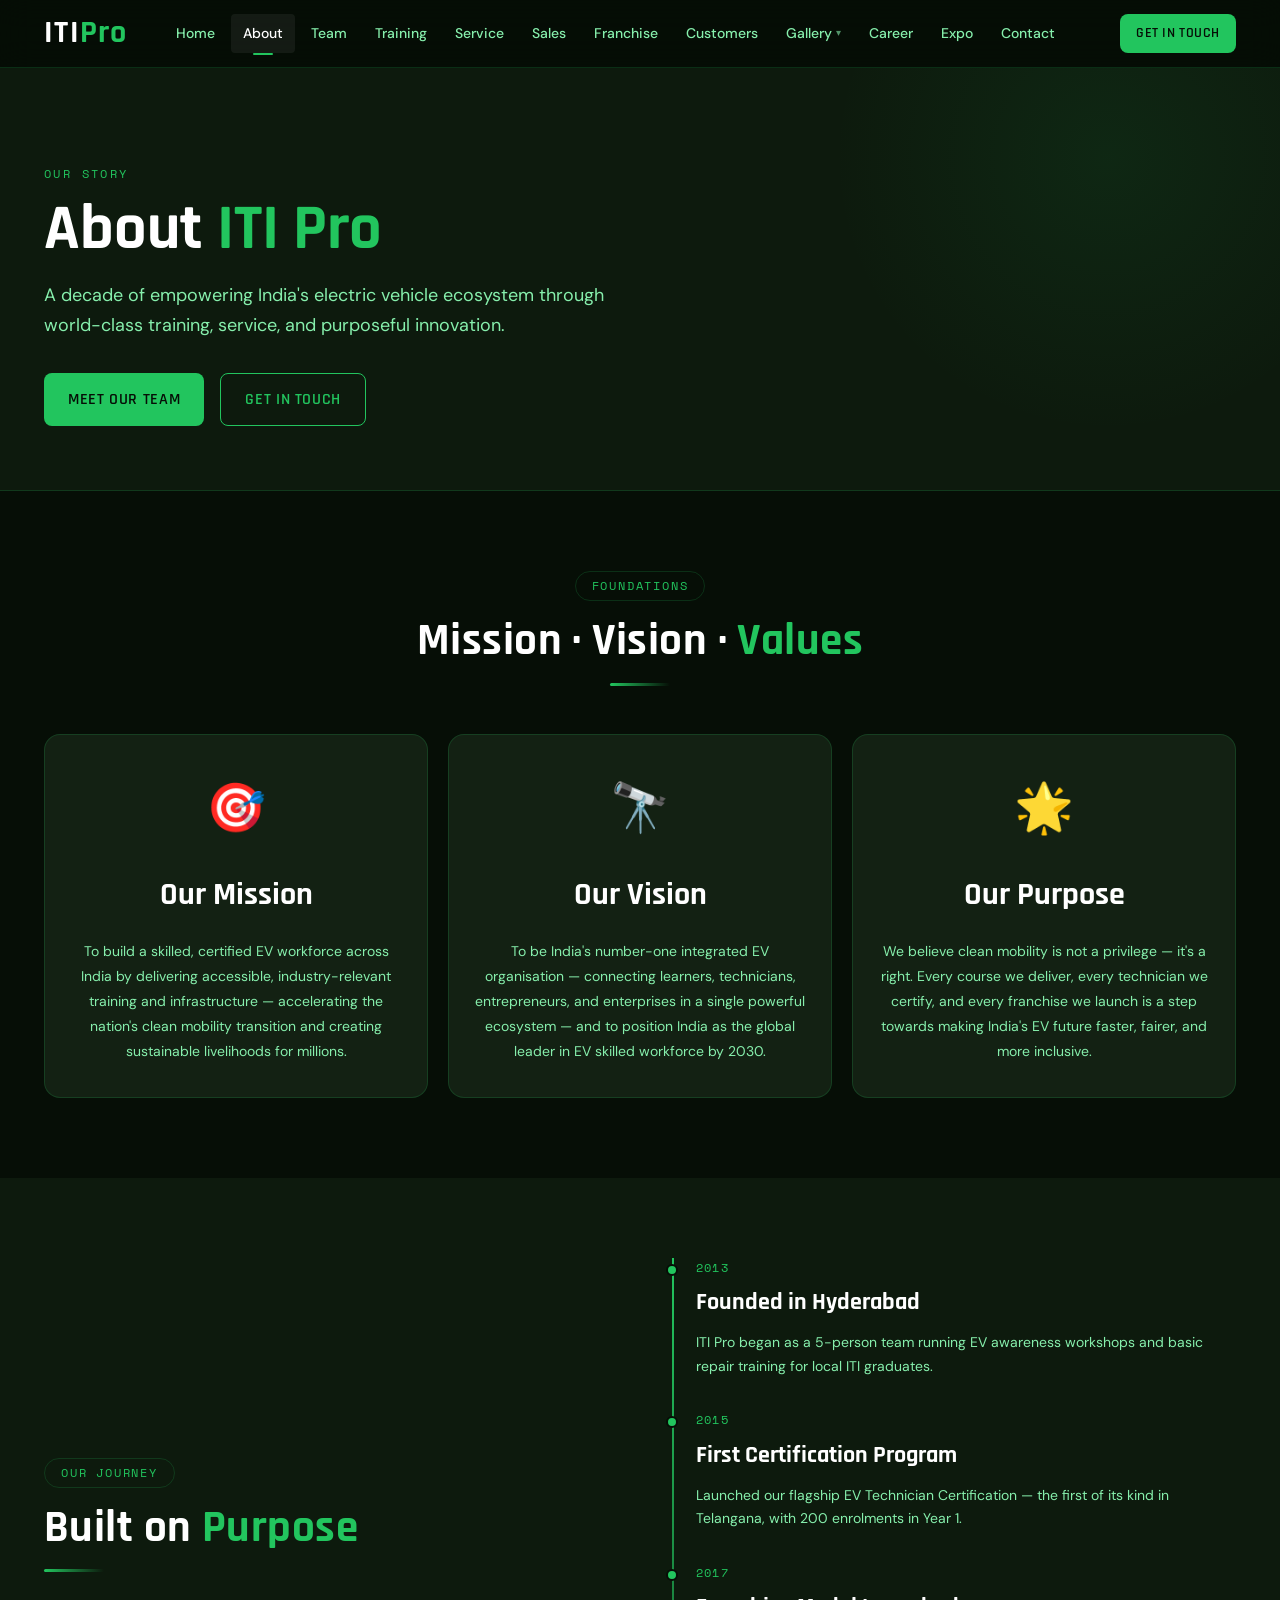
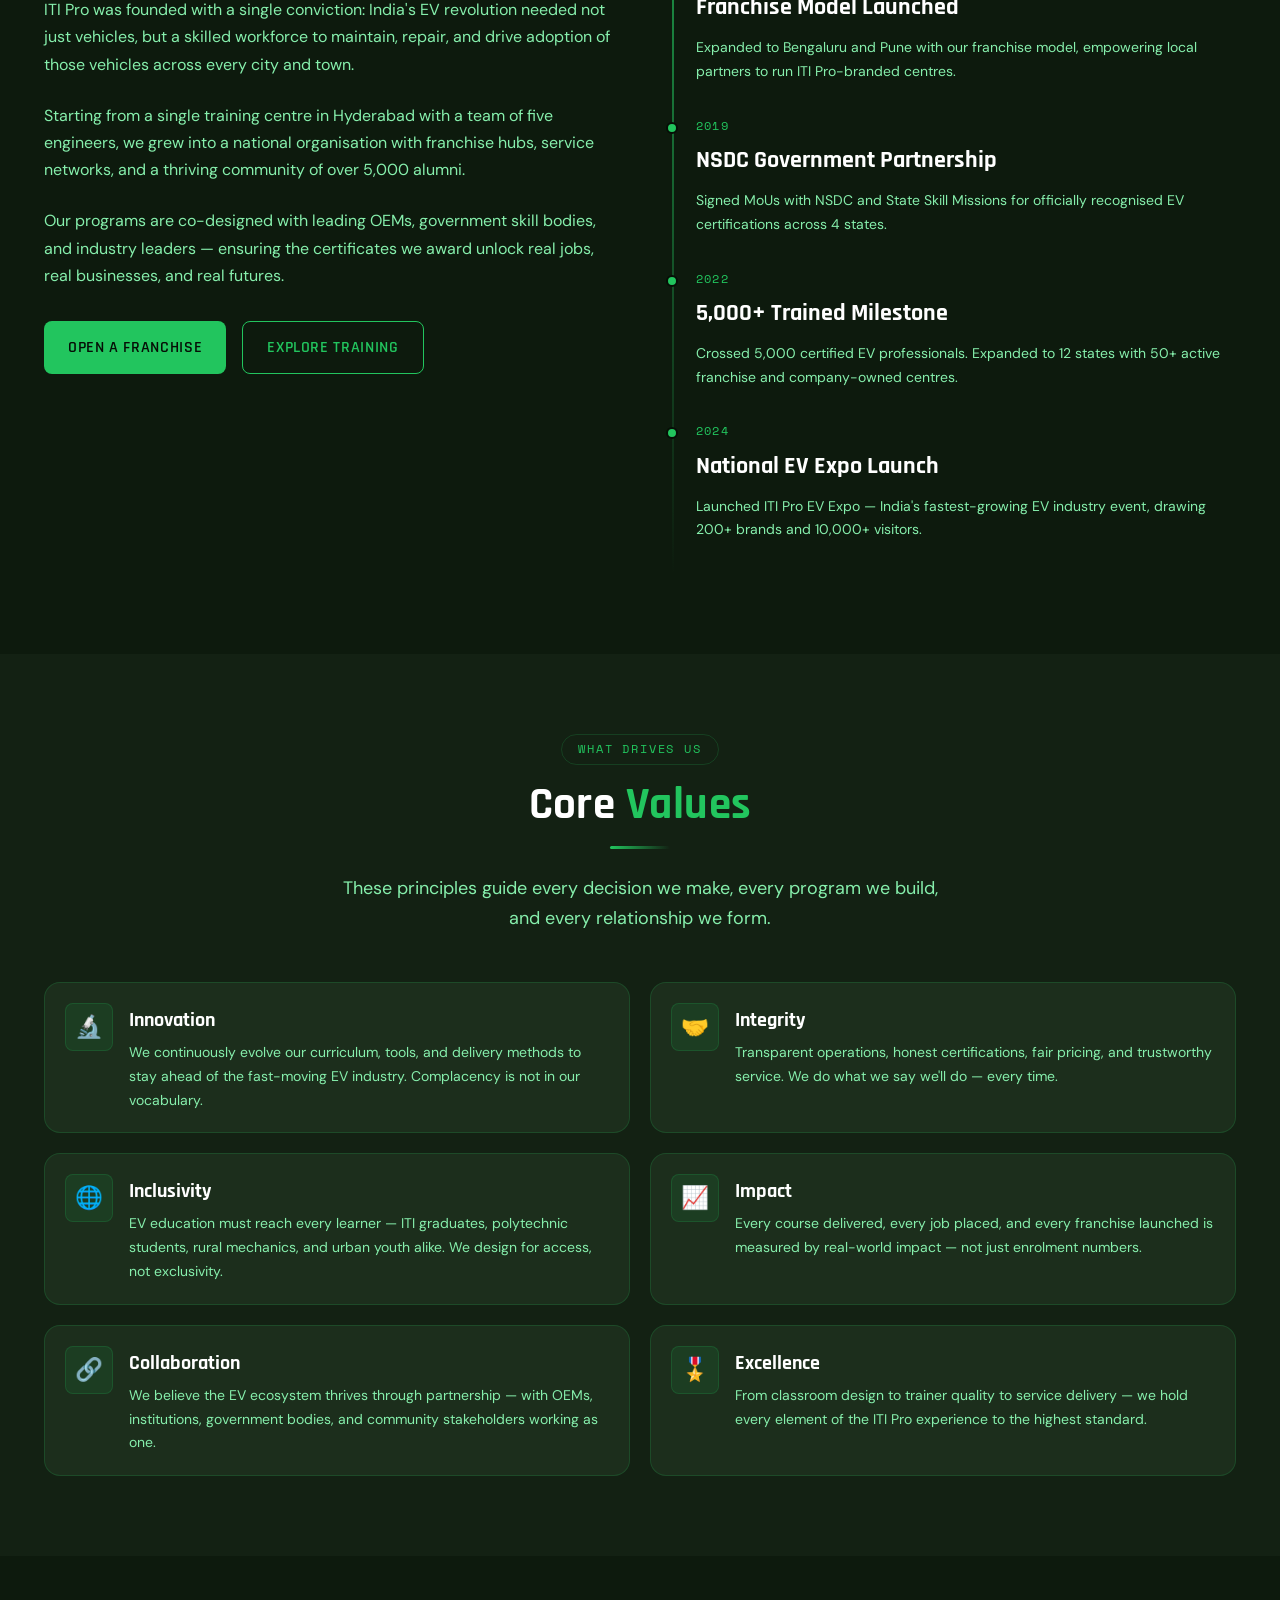
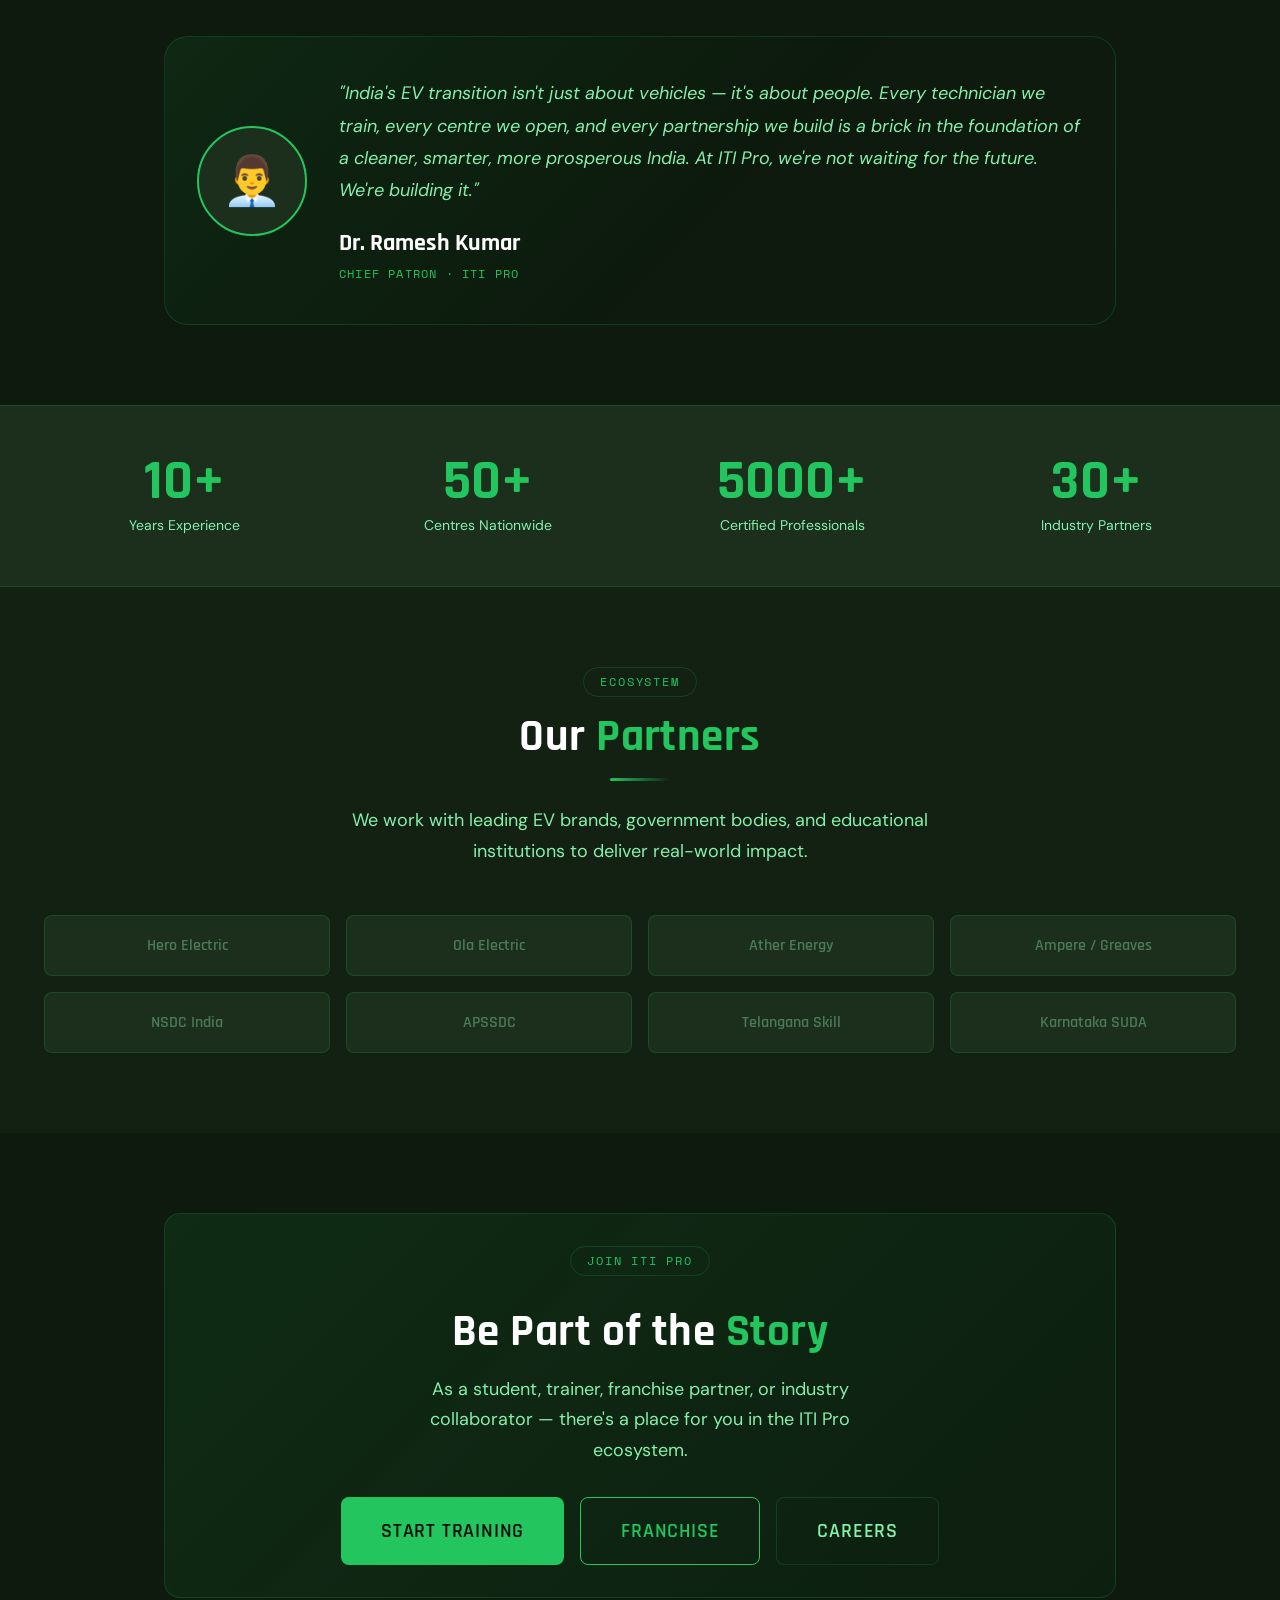
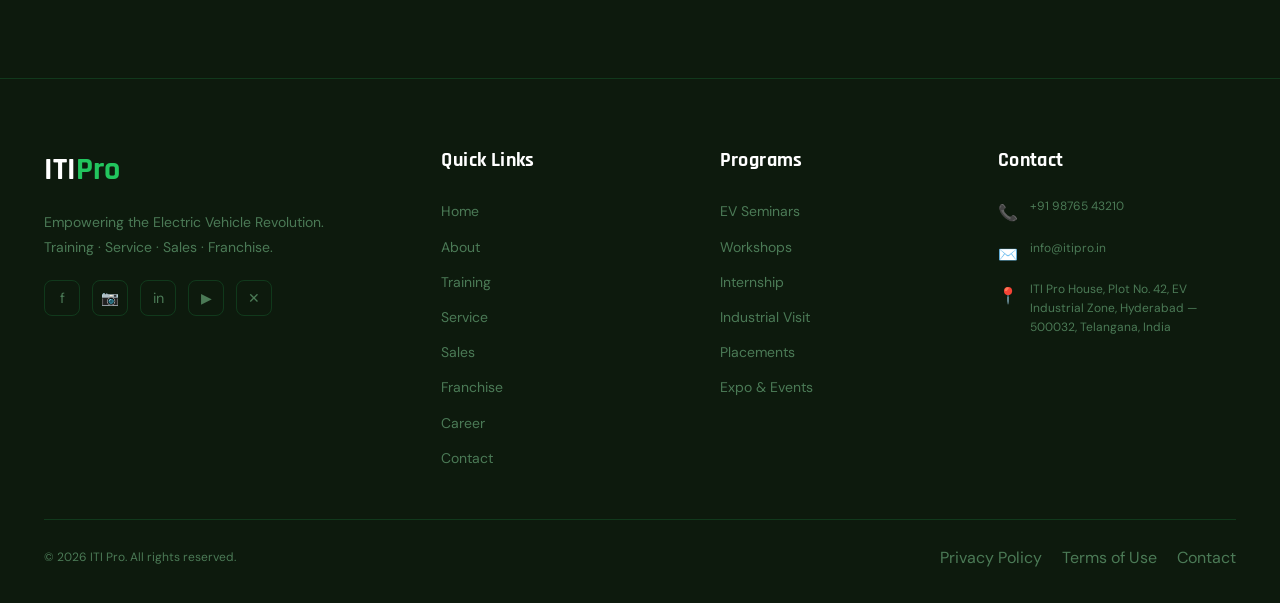
==== pages/about.html @ 26566c00 "Add files via upload" ====
<!DOCTYPE html>
<html lang="en">
<head>
  <meta charset="UTF-8"/>
  <meta name="viewport" content="width=device-width, initial-scale=1.0"/>
  <meta name="page-title" content="About Us"/>
  <meta name="description" content="Learn about ITI Pro — India's premier EV training, service and franchise organisation."/>
  <link rel="stylesheet" href="/assets/css/style.css"/>
  <style>
    .mvv-grid { display: grid; grid-template-columns: repeat(3,1fr); gap: var(--sp-5); }
    .mvv-card {
      background: var(--clr-dark-3);
      border: 1px solid var(--clr-border);
      border-radius: var(--r-lg);
      padding: var(--sp-8) var(--sp-6);
      text-align: center;
      transition: all var(--transition);
    }
    .mvv-card:hover { border-color: var(--clr-primary); transform: translateY(-4px); box-shadow: var(--shadow-md), var(--shadow-glow); }
    .mvv-icon { font-size: 3rem; margin-bottom: var(--sp-5); display: block; }
    .mvv-title { font-family: var(--ff-display); font-size: var(--fs-2xl); font-weight: 700; color: var(--clr-white); margin-bottom: var(--sp-4); }
    .mvv-text { font-size: var(--fs-sm); color: var(--clr-text-muted); line-height: 1.8; }
    .values-grid { display: grid; grid-template-columns: repeat(2,1fr); gap: var(--sp-5); }
    .value-card {
      background: var(--clr-dark-4);
      border: 1px solid var(--clr-border);
      border-radius: var(--r-lg);
      padding: var(--sp-5);
      display: flex;
      gap: var(--sp-4);
      transition: all var(--transition);
    }
    .value-card:hover { border-color: var(--clr-primary); }
    .value-icon {
      width: 48px; height: 48px;
      flex-shrink: 0;
      background: rgba(34,197,94,.1);
      border: 1px solid var(--clr-border);
      border-radius: var(--r-md);
      display: flex;
      align-items: center;
      justify-content: center;
      font-size: 1.4rem;
    }
    .value-title { font-family: var(--ff-display); font-size: var(--fs-lg); font-weight: 700; color: var(--clr-white); margin-bottom: var(--sp-1); }
    .value-text  { font-size: var(--fs-sm); color: var(--clr-text-muted); line-height: 1.7; }
    .leadership-strip {
      background: linear-gradient(135deg, rgba(34,197,94,.08) 0%, transparent 60%);
      border: 1px solid var(--clr-border);
      border-radius: var(--r-xl);
      padding: var(--sp-10) var(--sp-8);
      display: grid;
      grid-template-columns: auto 1fr;
      gap: var(--sp-8);
      align-items: center;
    }
    .patron-avatar {
      width: 110px; height: 110px;
      border-radius: 50%;
      background: var(--clr-dark-4);
      border: 2px solid var(--clr-primary);
      display: flex;
      align-items: center;
      justify-content: center;
      font-size: 3rem;
      flex-shrink: 0;
    }
    .patron-quote { font-size: var(--fs-md); color: var(--clr-text-muted); font-style: italic; line-height: 1.8; margin-bottom: var(--sp-4); }
    .patron-name  { font-family: var(--ff-display); font-size: var(--fs-xl); font-weight: 700; color: var(--clr-white); }
    .patron-role  { font-family: var(--ff-mono); font-size: var(--fs-xs); color: var(--clr-primary); text-transform: uppercase; letter-spacing: .1em; }
    .partner-grid { display: grid; grid-template-columns: repeat(4,1fr); gap: var(--sp-4); }
    .partner-item {
      background: var(--clr-dark-4);
      border: 1px solid var(--clr-border);
      border-radius: var(--r-md);
      padding: var(--sp-4) var(--sp-3);
      text-align: center;
      font-family: var(--ff-display);
      font-size: var(--fs-base);
      font-weight: 600;
      color: var(--clr-text-dim);
      transition: all var(--transition);
    }
    .partner-item:hover { border-color: var(--clr-primary); color: var(--clr-primary); }
    @media (max-width: 900px) {
      .mvv-grid { grid-template-columns: 1fr; }
      .values-grid { grid-template-columns: 1fr; }
      .leadership-strip { grid-template-columns: 1fr; text-align: center; }
      .patron-avatar { margin-inline: auto; }
      .partner-grid { grid-template-columns: repeat(2,1fr); }
    }
  </style>
</head>
<body>

<div id="header-placeholder"></div>
<div class="nav-spacer"></div>

<section class="page-hero">
  <div class="container">
    <p class="page-hero__eyebrow">Our Story</p>
    <h1 class="page-hero__title">About <span>ITI Pro</span></h1>
    <p class="page-hero__subtitle">A decade of empowering India's electric vehicle ecosystem through world-class training, service, and purposeful innovation.</p>
    <div class="btn-group mt-8">
      <a href="/pages/team.html" class="btn btn--primary">Meet Our Team</a>
      <a href="/pages/contact.html" class="btn btn--outline">Get in Touch</a>
    </div>
  </div>
</section>

<section class="section section--dark">
  <div class="container">
    <div class="section-header section-header--center">
      <span class="section-label">Foundations</span>
      <h2 class="section-title">Mission · Vision · <span>Values</span></h2>
      <div class="divider"></div>
    </div>
    <div class="mvv-grid">
      <div class="mvv-card">
        <span class="mvv-icon">🎯</span>
        <div class="mvv-title">Our Mission</div>
        <p class="mvv-text">To build a skilled, certified EV workforce across India by delivering accessible, industry-relevant training and infrastructure — accelerating the nation's clean mobility transition and creating sustainable livelihoods for millions.</p>
      </div>
      <div class="mvv-card">
        <span class="mvv-icon">🔭</span>
        <div class="mvv-title">Our Vision</div>
        <p class="mvv-text">To be India's number-one integrated EV organisation — connecting learners, technicians, entrepreneurs, and enterprises in a single powerful ecosystem — and to position India as the global leader in EV skilled workforce by 2030.</p>
      </div>
      <div class="mvv-card">
        <span class="mvv-icon">🌟</span>
        <div class="mvv-title">Our Purpose</div>
        <p class="mvv-text">We believe clean mobility is not a privilege — it's a right. Every course we deliver, every technician we certify, and every franchise we launch is a step towards making India's EV future faster, fairer, and more inclusive.</p>
      </div>
    </div>
  </div>
</section>

<section class="section section--dark2">
  <div class="container">
    <div class="two-col">
      <div>
        <span class="section-label">Our Journey</span>
        <h2 class="section-title">Built on <span>Purpose</span></h2>
        <div class="divider"></div>
        <p class="text-muted mb-6">ITI Pro was founded with a single conviction: India's EV revolution needed not just vehicles, but a skilled workforce to maintain, repair, and drive adoption of those vehicles across every city and town.</p>
        <p class="text-muted mb-6">Starting from a single training centre in Hyderabad with a team of five engineers, we grew into a national organisation with franchise hubs, service networks, and a thriving community of over 5,000 alumni.</p>
        <p class="text-muted mb-8">Our programs are co-designed with leading OEMs, government skill bodies, and industry leaders — ensuring the certificates we award unlock real jobs, real businesses, and real futures.</p>
        <div class="btn-group">
          <a href="/pages/franchise.html" class="btn btn--primary">Open a Franchise</a>
          <a href="/pages/training.html" class="btn btn--outline">Explore Training</a>
        </div>
      </div>
      <div class="timeline">
        <div class="timeline-item">
          <div class="timeline-date">2013</div>
          <div class="timeline-title">Founded in Hyderabad</div>
          <p class="timeline-text">ITI Pro began as a 5-person team running EV awareness workshops and basic repair training for local ITI graduates.</p>
        </div>
        <div class="timeline-item">
          <div class="timeline-date">2015</div>
          <div class="timeline-title">First Certification Program</div>
          <p class="timeline-text">Launched our flagship EV Technician Certification — the first of its kind in Telangana, with 200 enrolments in Year 1.</p>
        </div>
        <div class="timeline-item">
          <div class="timeline-date">2017</div>
          <div class="timeline-title">Franchise Model Launched</div>
          <p class="timeline-text">Expanded to Bengaluru and Pune with our franchise model, empowering local partners to run ITI Pro-branded centres.</p>
        </div>
        <div class="timeline-item">
          <div class="timeline-date">2019</div>
          <div class="timeline-title">NSDC Government Partnership</div>
          <p class="timeline-text">Signed MoUs with NSDC and State Skill Missions for officially recognised EV certifications across 4 states.</p>
        </div>
        <div class="timeline-item">
          <div class="timeline-date">2022</div>
          <div class="timeline-title">5,000+ Trained Milestone</div>
          <p class="timeline-text">Crossed 5,000 certified EV professionals. Expanded to 12 states with 50+ active franchise and company-owned centres.</p>
        </div>
        <div class="timeline-item">
          <div class="timeline-date">2024</div>
          <div class="timeline-title">National EV Expo Launch</div>
          <p class="timeline-text">Launched ITI Pro EV Expo — India's fastest-growing EV industry event, drawing 200+ brands and 10,000+ visitors.</p>
        </div>
      </div>
    </div>
  </div>
</section>

<section class="section section--dark3">
  <div class="container">
    <div class="section-header section-header--center">
      <span class="section-label">What Drives Us</span>
      <h2 class="section-title">Core <span>Values</span></h2>
      <div class="divider"></div>
      <p class="section-subtitle">These principles guide every decision we make, every program we build, and every relationship we form.</p>
    </div>
    <div class="values-grid">
      <div class="value-card">
        <div class="value-icon">🔬</div>
        <div>
          <div class="value-title">Innovation</div>
          <p class="value-text">We continuously evolve our curriculum, tools, and delivery methods to stay ahead of the fast-moving EV industry. Complacency is not in our vocabulary.</p>
        </div>
      </div>
      <div class="value-card">
        <div class="value-icon">🤝</div>
        <div>
          <div class="value-title">Integrity</div>
          <p class="value-text">Transparent operations, honest certifications, fair pricing, and trustworthy service. We do what we say we'll do — every time.</p>
        </div>
      </div>
      <div class="value-card">
        <div class="value-icon">🌐</div>
        <div>
          <div class="value-title">Inclusivity</div>
          <p class="value-text">EV education must reach every learner — ITI graduates, polytechnic students, rural mechanics, and urban youth alike. We design for access, not exclusivity.</p>
        </div>
      </div>
      <div class="value-card">
        <div class="value-icon">📈</div>
        <div>
          <div class="value-title">Impact</div>
          <p class="value-text">Every course delivered, every job placed, and every franchise launched is measured by real-world impact — not just enrolment numbers.</p>
        </div>
      </div>
      <div class="value-card">
        <div class="value-icon">🔗</div>
        <div>
          <div class="value-title">Collaboration</div>
          <p class="value-text">We believe the EV ecosystem thrives through partnership — with OEMs, institutions, government bodies, and community stakeholders working as one.</p>
        </div>
      </div>
      <div class="value-card">
        <div class="value-icon">🎖️</div>
        <div>
          <div class="value-title">Excellence</div>
          <p class="value-text">From classroom design to trainer quality to service delivery — we hold every element of the ITI Pro experience to the highest standard.</p>
        </div>
      </div>
    </div>
  </div>
</section>

<section class="section section--dark2">
  <div class="container container--md">
    <div class="leadership-strip">
      <div class="patron-avatar">👨‍💼</div>
      <div>
        <p class="patron-quote">"India's EV transition isn't just about vehicles — it's about people. Every technician we train, every centre we open, and every partnership we build is a brick in the foundation of a cleaner, smarter, more prosperous India. At ITI Pro, we're not waiting for the future. We're building it."</p>
        <div class="patron-name" id="patron-name">Dr. Ramesh Kumar</div>
        <div class="patron-role">Chief Patron · ITI Pro</div>
      </div>
    </div>
  </div>
</section>

<section class="section--sm" style="background:var(--clr-dark-4); border-top:1px solid var(--clr-border); border-bottom:1px solid var(--clr-border);">
  <div class="container">
    <div class="grid grid--4">
      <div class="stat-block"><div class="stat-block__number">10+</div><div class="stat-block__label">Years Experience</div></div>
      <div class="stat-block"><div class="stat-block__number">50+</div><div class="stat-block__label">Centres Nationwide</div></div>
      <div class="stat-block"><div class="stat-block__number">5000+</div><div class="stat-block__label">Certified Professionals</div></div>
      <div class="stat-block"><div class="stat-block__number">30+</div><div class="stat-block__label">Industry Partners</div></div>
    </div>
  </div>
</section>

<section class="section section--dark3">
  <div class="container">
    <div class="section-header section-header--center">
      <span class="section-label">Ecosystem</span>
      <h2 class="section-title">Our <span>Partners</span></h2>
      <div class="divider"></div>
      <p class="section-subtitle">We work with leading EV brands, government bodies, and educational institutions to deliver real-world impact.</p>
    </div>
    <div class="partner-grid">
      <div class="partner-item">Hero Electric</div>
      <div class="partner-item">Ola Electric</div>
      <div class="partner-item">Ather Energy</div>
      <div class="partner-item">Ampere / Greaves</div>
      <div class="partner-item">NSDC India</div>
      <div class="partner-item">APSSDC</div>
      <div class="partner-item">Telangana Skill</div>
      <div class="partner-item">Karnataka SUDA</div>
    </div>
  </div>
</section>

<section class="section section--dark2">
  <div class="container container--md">
    <div class="highlight-box text-center">
      <span class="section-label">Join ITI Pro</span>
      <h2 class="section-title mt-4">Be Part of the <span>Story</span></h2>
      <p style="color:var(--clr-text-muted); font-size:var(--fs-md); max-width:480px; margin-inline:auto; margin-block:var(--sp-4) var(--sp-8);">As a student, trainer, franchise partner, or industry collaborator — there's a place for you in the ITI Pro ecosystem.</p>
      <div class="btn-group" style="justify-content:center;">
        <a href="/pages/training.html" class="btn btn--primary btn--lg">Start Training</a>
        <a href="/pages/franchise.html" class="btn btn--outline btn--lg">Franchise</a>
        <a href="/pages/career.html" class="btn btn--ghost btn--lg">Careers</a>
      </div>
    </div>
  </div>
</section>

<div id="footer-placeholder"></div>
<script src="/assets/js/config.js"></script>
<script src="/assets/js/main.js"></script>
<script>
  const patronEl = document.getElementById('patron-name');
  if (patronEl && SITE.team && SITE.team.length) {
    const patron = SITE.team.find(m => m.role.toLowerCase().includes('patron'));
    if (patron) patronEl.textContent = patron.name;
  }
</script>
</body>
</html>
---- assets/css/style.css ----
/* ============================================================
   ITI Pro — Shared Design System
   ============================================================ */

/* ── Google Fonts ── */
@import url('https://fonts.googleapis.com/css2?family=Rajdhani:wght@400;500;600;700&family=DM+Sans:ital,opsz,wght@0,9..40,300;0,9..40,400;0,9..40,500;0,9..40,600;1,9..40,400&family=Space+Mono:wght@400;700&display=swap');

/* ── CSS Variables ── */
:root {
  /* Brand Colors */
  --clr-primary:      #22c55e;
  --clr-primary-dk:   #16a34a;
  --clr-primary-lt:   #4ade80;
  --clr-accent:       #facc15;
  --clr-dark:         #060e06;
  --clr-dark-2:       #0d1a0d;
  --clr-dark-3:       #132113;
  --clr-dark-4:       #1c2e1c;
  --clr-surface:      #172217;
  --clr-border:       rgba(34,197,94,.18);
  --clr-text:         #d1fae5;
  --clr-text-muted:   #86efac;
  --clr-text-dim:     #4b7a56;
  --clr-white:        #ffffff;
  --clr-danger:       #f87171;

  /* Typography */
  --ff-display:  'Rajdhani', sans-serif;
  --ff-body:     'DM Sans', sans-serif;
  --ff-mono:     'Space Mono', monospace;

  /* Sizes */
  --fs-xs:   .75rem;
  --fs-sm:   .875rem;
  --fs-base: 1rem;
  --fs-md:   1.125rem;
  --fs-lg:   1.25rem;
  --fs-xl:   1.5rem;
  --fs-2xl:  2rem;
  --fs-3xl:  2.5rem;
  --fs-4xl:  3.5rem;
  --fs-hero: clamp(2.5rem, 6vw, 5rem);

  /* Spacing */
  --sp-1:  .25rem;
  --sp-2:  .5rem;
  --sp-3:  .75rem;
  --sp-4:  1rem;
  --sp-5:  1.25rem;
  --sp-6:  1.5rem;
  --sp-8:  2rem;
  --sp-10: 2.5rem;
  --sp-12: 3rem;
  --sp-16: 4rem;
  --sp-20: 5rem;
  --sp-24: 6rem;

  /* Radius */
  --r-sm:   4px;
  --r-md:   8px;
  --r-lg:   16px;
  --r-xl:   24px;
  --r-full: 9999px;

  /* Shadows */
  --shadow-sm:   0 2px 8px rgba(0,0,0,.4);
  --shadow-md:   0 4px 24px rgba(0,0,0,.5);
  --shadow-lg:   0 8px 40px rgba(0,0,0,.6);
  --shadow-glow: 0 0 24px rgba(34,197,94,.25);

  /* Transitions */
  --transition:      .25s ease;
  --transition-slow: .5s ease;

  /* Nav */
  --nav-height: 68px;
}

/* ── Reset ── */
*, *::before, *::after { box-sizing: border-box; margin: 0; padding: 0; }
html { scroll-behavior: smooth; }
body {
  font-family: var(--ff-body);
  background: var(--clr-dark);
  color: var(--clr-text);
  font-size: var(--fs-base);
  line-height: 1.7;
  min-height: 100vh;
  overflow-x: hidden;
}
img { max-width: 100%; display: block; }
a  { color: var(--clr-primary); text-decoration: none; transition: color var(--transition); }
a:hover { color: var(--clr-primary-lt); }
ul { list-style: none; }
button { font-family: var(--ff-body); cursor: pointer; border: none; background: none; }
code {
  background: var(--clr-dark-4);
  padding: 2px 6px;
  border-radius: var(--r-sm);
  font-size: .9em;
  color: var(--clr-primary);
  font-family: var(--ff-mono);
}

/* ── Scrollbar ── */
::-webkit-scrollbar { width: 6px; }
::-webkit-scrollbar-track { background: var(--clr-dark-2); }
::-webkit-scrollbar-thumb { background: var(--clr-primary-dk); border-radius: var(--r-full); }

/* ── Container ── */
.container {
  width: min(100%, 1240px);
  margin-inline: auto;
  padding-inline: var(--sp-6);
}
.container--sm { max-width: 800px; }
.container--md { max-width: 1000px; }

/* ── Section ── */
.section { padding-block: var(--sp-20); }
.section--sm { padding-block: var(--sp-12); }
.section--lg { padding-block: var(--sp-24); }
.section--dark    { background: var(--clr-dark); }
.section--dark2   { background: var(--clr-dark-2); }
.section--dark3   { background: var(--clr-dark-3); }
.section--surface { background: var(--clr-surface); }

/* ── Section Title ── */
.section-label {
  display: inline-block;
  font-family: var(--ff-mono);
  font-size: var(--fs-xs);
  letter-spacing: .15em;
  text-transform: uppercase;
  color: var(--clr-primary);
  border: 1px solid var(--clr-border);
  padding: var(--sp-1) var(--sp-4);
  border-radius: var(--r-full);
  margin-bottom: var(--sp-4);
}
.section-title {
  font-family: var(--ff-display);
  font-size: clamp(var(--fs-2xl), 3.5vw, var(--fs-4xl));
  font-weight: 700;
  line-height: 1.1;
  letter-spacing: .01em;
  color: var(--clr-white);
  margin-bottom: var(--sp-4);
}
.section-title span { color: var(--clr-primary); }
.section-subtitle {
  font-size: var(--fs-md);
  color: var(--clr-text-muted);
  max-width: 600px;
  margin-bottom: var(--sp-12);
}
.section-header { margin-bottom: var(--sp-12); }
.section-header--center { text-align: center; }
.section-header--center .section-subtitle { margin-inline: auto; }

/* ── Divider ── */
.divider {
  width: 60px; height: 3px;
  background: linear-gradient(90deg, var(--clr-primary), transparent);
  border-radius: var(--r-full);
  margin-bottom: var(--sp-6);
}
.section-header--center .divider { margin-inline: auto; }

/* ── Grid System ── */
.grid { display: grid; gap: var(--sp-6); }
.grid--2 { grid-template-columns: repeat(2, 1fr); }
.grid--3 { grid-template-columns: repeat(3, 1fr); }
.grid--4 { grid-template-columns: repeat(4, 1fr); }
.grid--auto    { grid-template-columns: repeat(auto-fill, minmax(min(100%, 280px), 1fr)); }
.grid--auto-sm { grid-template-columns: repeat(auto-fill, minmax(min(100%, 220px), 1fr)); }

/* ── Flex Helpers ── */
.flex            { display: flex; }
.flex-col        { flex-direction: column; }
.items-center    { align-items: center; }
.justify-between { justify-content: space-between; }
.gap-4 { gap: var(--sp-4); }
.gap-6 { gap: var(--sp-6); }

/* ── Buttons ── */
.btn {
  display: inline-flex;
  align-items: center;
  gap: var(--sp-2);
  padding: var(--sp-3) var(--sp-6);
  border-radius: var(--r-md);
  font-family: var(--ff-display);
  font-size: var(--fs-base);
  font-weight: 600;
  letter-spacing: .04em;
  text-transform: uppercase;
  transition: all var(--transition);
  cursor: pointer;
  white-space: nowrap;
}
.btn--primary {
  background: var(--clr-primary);
  color: var(--clr-dark);
}
.btn--primary:hover {
  background: var(--clr-primary-lt);
  box-shadow: var(--shadow-glow);
  transform: translateY(-2px);
  color: var(--clr-dark);
}
.btn--outline {
  border: 1.5px solid var(--clr-primary);
  color: var(--clr-primary);
}
.btn--outline:hover {
  background: var(--clr-primary);
  color: var(--clr-dark);
  box-shadow: var(--shadow-glow);
  transform: translateY(-2px);
}
.btn--ghost {
  color: var(--clr-text-muted);
  border: 1.5px solid var(--clr-border);
}
.btn--ghost:hover {
  color: var(--clr-white);
  border-color: var(--clr-primary);
}
.btn--sm { padding: var(--sp-2) var(--sp-4); font-size: var(--fs-sm); }
.btn--lg { padding: var(--sp-4) var(--sp-10); font-size: var(--fs-lg); }
.btn-group { display: flex; gap: var(--sp-4); flex-wrap: wrap; }

/* ── Badge ── */
.badge {
  display: inline-block;
  padding: var(--sp-1) var(--sp-3);
  border-radius: var(--r-full);
  font-family: var(--ff-mono);
  font-size: var(--fs-xs);
  letter-spacing: .1em;
  text-transform: uppercase;
  font-weight: 700;
}
.badge--primary { background: rgba(34,197,94,.15); color: var(--clr-primary); border: 1px solid var(--clr-border); }
.badge--accent  { background: rgba(250,204,21,.12); color: var(--clr-accent);  border: 1px solid rgba(250,204,21,.25); }
.badge--dim     { background: rgba(255,255,255,.05); color: var(--clr-text-muted); border: 1px solid rgba(255,255,255,.08); }

/* ── Cards ── */
.card {
  background: var(--clr-dark-3);
  border: 1px solid var(--clr-border);
  border-radius: var(--r-lg);
  padding: var(--sp-6);
  transition: all var(--transition);
  position: relative;
  overflow: hidden;
}
.card::before {
  content: '';
  position: absolute;
  inset: 0;
  background: linear-gradient(135deg, rgba(34,197,94,.04) 0%, transparent 60%);
  pointer-events: none;
}
.card:hover {
  border-color: var(--clr-primary);
  transform: translateY(-4px);
  box-shadow: var(--shadow-md), var(--shadow-glow);
}
.card__icon {
  width: 52px; height: 52px;
  background: rgba(34,197,94,.12);
  border: 1px solid var(--clr-border);
  border-radius: var(--r-md);
  display: flex;
  align-items: center;
  justify-content: center;
  font-size: 1.5rem;
  margin-bottom: var(--sp-4);
}
.card__title {
  font-family: var(--ff-display);
  font-size: var(--fs-xl);
  font-weight: 700;
  color: var(--clr-white);
  margin-bottom: var(--sp-2);
}
.card__text { color: var(--clr-text-muted); font-size: var(--fs-sm); line-height: 1.7; }
.card__link {
  display: inline-flex;
  align-items: center;
  gap: var(--sp-2);
  color: var(--clr-primary);
  font-family: var(--ff-mono);
  font-size: var(--fs-xs);
  text-transform: uppercase;
  letter-spacing: .1em;
  margin-top: var(--sp-4);
  transition: gap var(--transition);
}
.card__link:hover { gap: var(--sp-3); color: var(--clr-primary-lt); }
.card--link { cursor: pointer; }

/* ── Team Card ── */
.team-card {
  background: var(--clr-dark-3);
  border: 1px solid var(--clr-border);
  border-radius: var(--r-lg);
  overflow: hidden;
  transition: all var(--transition);
  text-align: center;
}
.team-card:hover {
  border-color: var(--clr-primary);
  transform: translateY(-4px);
  box-shadow: var(--shadow-md), var(--shadow-glow);
}
.team-card__img {
  width: 100%;
  aspect-ratio: 1;
  object-fit: cover;
  filter: grayscale(30%);
  transition: filter var(--transition);
}
.team-card:hover .team-card__img { filter: grayscale(0%); }
.team-card__body { padding: var(--sp-5) var(--sp-4); }
.team-card__role {
  font-family: var(--ff-mono);
  font-size: var(--fs-xs);
  text-transform: uppercase;
  letter-spacing: .1em;
  color: var(--clr-primary);
  margin-bottom: var(--sp-1);
}
.team-card__name {
  font-family: var(--ff-display);
  font-size: var(--fs-lg);
  font-weight: 700;
  color: var(--clr-white);
  margin-bottom: var(--sp-2);
}
.team-card__brief { font-size: var(--fs-xs); color: var(--clr-text-muted); line-height: 1.6; margin-bottom: var(--sp-3); }
.team-card__contacts { display: flex; flex-direction: column; gap: var(--sp-1); }
.team-card__contact { font-size: var(--fs-xs); color: var(--clr-text-dim); }
.team-card__contact a { color: var(--clr-text-dim); }
.team-card__contact a:hover { color: var(--clr-primary); }

/* ── Gallery Items ── */
.gallery-grid {
  display: grid;
  grid-template-columns: repeat(auto-fill, minmax(min(100%, 280px), 1fr));
  gap: var(--sp-4);
}
.gallery-item {
  position: relative;
  overflow: hidden;
  border-radius: var(--r-lg);
  border: 1px solid var(--clr-border);
  cursor: pointer;
  background: var(--clr-dark-3);
}
.gallery-item img {
  width: 100%;
  aspect-ratio: 4/3;
  object-fit: cover;
  display: block;
  transition: transform var(--transition-slow);
}
.gallery-item:hover img { transform: scale(1.07); }
.gallery-item__overlay {
  position: absolute;
  inset: 0;
  background: linear-gradient(to top, rgba(6,14,6,.85) 0%, transparent 60%);
  opacity: 0;
  transition: opacity var(--transition);
  display: flex;
  align-items: flex-end;
  padding: var(--sp-4);
}
.gallery-item:hover .gallery-item__overlay { opacity: 1; }
.gallery-item__caption { font-size: var(--fs-sm); color: var(--clr-white); font-weight: 500; }

/* ── Video Card ── */
.video-card {
  background: var(--clr-dark-3);
  border: 1px solid var(--clr-border);
  border-radius: var(--r-lg);
  overflow: hidden;
  transition: all var(--transition);
}
.video-card:hover { border-color: var(--clr-primary); transform: translateY(-3px); box-shadow: var(--shadow-md); }
.video-card__embed {
  position: relative;
  padding-bottom: 56.25%;
  height: 0;
  overflow: hidden;
  background: var(--clr-dark-4);
}
.video-card__embed iframe {
  position: absolute;
  inset: 0;
  width: 100%;
  height: 100%;
  border: none;
}
.video-card__placeholder {
  position: absolute;
  inset: 0;
  display: flex;
  flex-direction: column;
  align-items: center;
  justify-content: center;
  color: var(--clr-text-dim);
  gap: var(--sp-2);
  font-size: var(--fs-sm);
}
.video-card__placeholder .play-icon { font-size: 2.5rem; color: var(--clr-primary); }
.video-card__body { padding: var(--sp-4) var(--sp-5); }
.video-card__title { font-family: var(--ff-display); font-size: var(--fs-lg); font-weight: 700; color: var(--clr-white); margin-bottom: var(--sp-1); }
.video-card__meta  { font-size: var(--fs-xs); color: var(--clr-text-dim); font-family: var(--ff-mono); }

/* ── Forms ── */
.form-group { display: flex; flex-direction: column; gap: var(--sp-2); margin-bottom: var(--sp-5); }
.form-label {
  font-size: var(--fs-sm);
  font-weight: 600;
  color: var(--clr-text-muted);
  letter-spacing: .04em;
  text-transform: uppercase;
  font-family: var(--ff-mono);
}
.form-input,
.form-select,
.form-textarea {
  background: var(--clr-dark-4);
  border: 1px solid var(--clr-border);
  border-radius: var(--r-md);
  padding: var(--sp-3) var(--sp-4);
  color: var(--clr-white);
  font-family: var(--ff-body);
  font-size: var(--fs-base);
  transition: border-color var(--transition), box-shadow var(--transition);
  outline: none;
  width: 100%;
}
.form-input::placeholder,
.form-textarea::placeholder { color: var(--clr-text-dim); }
.form-input:focus,
.form-select:focus,
.form-textarea:focus {
  border-color: var(--clr-primary);
  box-shadow: 0 0 0 3px rgba(34,197,94,.12);
}
.form-select { appearance: none; cursor: pointer; }
.form-textarea { resize: vertical; min-height: 130px; }
.form-grid { display: grid; grid-template-columns: 1fr 1fr; gap: var(--sp-4); }

/* ── Table ── */
.table-wrap { overflow-x: auto; border-radius: var(--r-lg); border: 1px solid var(--clr-border); }
.table {
  width: 100%;
  border-collapse: collapse;
  font-size: var(--fs-sm);
}
.table th {
  background: var(--clr-dark-4);
  padding: var(--sp-3) var(--sp-5);
  text-align: left;
  font-family: var(--ff-mono);
  font-size: var(--fs-xs);
  text-transform: uppercase;
  letter-spacing: .1em;
  color: var(--clr-primary);
  border-bottom: 1px solid var(--clr-border);
  white-space: nowrap;
}
.table td {
  padding: var(--sp-3) var(--sp-5);
  color: var(--clr-text-muted);
  border-bottom: 1px solid rgba(255,255,255,.04);
}
.table tr:last-child td { border-bottom: none; }
.table tr:hover td { background: rgba(34,197,94,.04); }

/* ── Stat Block ── */
.stat-block { text-align: center; }
.stat-block__number {
  font-family: var(--ff-display);
  font-size: var(--fs-4xl);
  font-weight: 700;
  color: var(--clr-primary);
  line-height: 1;
}
.stat-block__label { font-size: var(--fs-sm); color: var(--clr-text-muted); margin-top: var(--sp-1); }

/* ── Info List ── */
.info-list { display: flex; flex-direction: column; gap: var(--sp-4); }
.info-list__item { display: flex; align-items: flex-start; gap: var(--sp-3); }
.info-list__icon {
  width: 36px; height: 36px;
  flex-shrink: 0;
  background: rgba(34,197,94,.1);
  border: 1px solid var(--clr-border);
  border-radius: var(--r-md);
  display: flex;
  align-items: center;
  justify-content: center;
  font-size: 1rem;
  margin-top: 2px;
}
.info-list__text  { font-size: var(--fs-sm); color: var(--clr-text-muted); }
.info-list__label { font-weight: 600; color: var(--clr-text); font-size: var(--fs-sm); }

/* ── Accordion ── */
.accordion { display: flex; flex-direction: column; gap: var(--sp-3); }
.accordion-item {
  border: 1px solid var(--clr-border);
  border-radius: var(--r-md);
  background: var(--clr-dark-3);
  overflow: hidden;
}
.accordion-header {
  display: flex;
  justify-content: space-between;
  align-items: center;
  padding: var(--sp-4) var(--sp-5);
  cursor: pointer;
  font-family: var(--ff-display);
  font-size: var(--fs-lg);
  font-weight: 600;
  color: var(--clr-white);
  user-select: none;
  gap: var(--sp-4);
}
.accordion-header:hover { color: var(--clr-primary); }
.accordion-icon { font-size: 1.25rem; transition: transform var(--transition); color: var(--clr-primary); flex-shrink: 0; }
.accordion-item.open .accordion-icon { transform: rotate(45deg); }
.accordion-body {
  max-height: 0;
  overflow: hidden;
  transition: max-height var(--transition-slow);
}
.accordion-body-inner { padding: 0 var(--sp-5) var(--sp-5); color: var(--clr-text-muted); font-size: var(--fs-sm); line-height: 1.8; }
.accordion-item.open .accordion-body { max-height: 600px; }

/* ── Timeline ── */
.timeline { position: relative; padding-left: var(--sp-8); }
.timeline::before {
  content: '';
  position: absolute;
  left: 8px;
  top: 0; bottom: 0;
  width: 2px;
  background: linear-gradient(to bottom, var(--clr-primary), transparent);
}
.timeline-item { position: relative; margin-bottom: var(--sp-8); }
.timeline-item::before {
  content: '';
  position: absolute;
  left: calc(var(--sp-8) * -1 + 2px);
  top: 6px;
  width: 12px; height: 12px;
  background: var(--clr-primary);
  border-radius: 50%;
  border: 2px solid var(--clr-dark);
}
.timeline-date {
  font-family: var(--ff-mono);
  font-size: var(--fs-xs);
  color: var(--clr-primary);
  margin-bottom: var(--sp-1);
  text-transform: uppercase;
  letter-spacing: .1em;
}
.timeline-title { font-family: var(--ff-display); font-size: var(--fs-xl); font-weight: 700; color: var(--clr-white); margin-bottom: var(--sp-2); }
.timeline-text  { font-size: var(--fs-sm); color: var(--clr-text-muted); }

/* ── Page Hero ── */
.page-hero {
  padding-block: var(--sp-24) var(--sp-16);
  background: var(--clr-dark-2);
  border-bottom: 1px solid var(--clr-border);
  position: relative;
  overflow: hidden;
}
.page-hero::before {
  content: '';
  position: absolute;
  top: -50%;
  right: -10%;
  width: 600px; height: 600px;
  background: radial-gradient(circle, rgba(34,197,94,.08) 0%, transparent 65%);
  pointer-events: none;
}
.page-hero__eyebrow {
  font-family: var(--ff-mono);
  font-size: var(--fs-xs);
  text-transform: uppercase;
  letter-spacing: .2em;
  color: var(--clr-primary);
  margin-bottom: var(--sp-3);
}
.page-hero__title {
  font-family: var(--ff-display);
  font-size: clamp(var(--fs-3xl), 5vw, var(--fs-hero));
  font-weight: 700;
  color: var(--clr-white);
  line-height: 1.05;
  margin-bottom: var(--sp-4);
}
.page-hero__title span { color: var(--clr-primary); }
.page-hero__subtitle { font-size: var(--fs-md); color: var(--clr-text-muted); max-width: 560px; }

/* ── Nav ── */
.nav-outer {
  position: fixed;
  top: 0; left: 0; right: 0;
  z-index: 1000;
  background: rgba(6,14,6,.85);
  backdrop-filter: blur(16px);
  -webkit-backdrop-filter: blur(16px);
  border-bottom: 1px solid var(--clr-border);
  height: var(--nav-height);
  transition: box-shadow var(--transition);
}
.nav-outer.scrolled { box-shadow: 0 4px 30px rgba(0,0,0,.5); }
.nav-inner {
  max-width: 1240px;
  margin-inline: auto;
  padding-inline: var(--sp-6);
  height: 100%;
  display: flex;
  align-items: center;
  justify-content: space-between;
  gap: var(--sp-8);
}
.nav-logo {
  font-family: var(--ff-display);
  font-size: var(--fs-2xl);
  font-weight: 700;
  color: var(--clr-white);
  letter-spacing: .04em;
  white-space: nowrap;
  flex-shrink: 0;
}
.nav-logo span { color: var(--clr-primary); }
.nav-links {
  display: flex;
  align-items: center;
  gap: var(--sp-1);
  flex-wrap: nowrap;
}
.nav-links .nav-item { position: relative; }
.nav-links .nav-link {
  display: flex;
  align-items: center;
  gap: var(--sp-1);
  padding: var(--sp-2) var(--sp-3);
  border-radius: var(--r-sm);
  color: var(--clr-text-muted);
  font-size: var(--fs-sm);
  font-weight: 500;
  transition: all var(--transition);
  white-space: nowrap;
}
.nav-links .nav-link:hover,
.nav-links .nav-link.active { color: var(--clr-white); background: rgba(255,255,255,.06); }
.nav-links .nav-link.active::after {
  content: '';
  position: absolute;
  bottom: -2px; left: 50%;
  transform: translateX(-50%);
  width: 20px; height: 2px;
  background: var(--clr-primary);
  border-radius: var(--r-full);
}
.nav-dropdown {
  position: absolute;
  top: calc(100% + var(--sp-2));
  left: 0;
  background: var(--clr-dark-3);
  border: 1px solid var(--clr-border);
  border-radius: var(--r-md);
  padding: var(--sp-2);
  min-width: 180px;
  opacity: 0;
  pointer-events: none;
  transform: translateY(-8px);
  transition: all var(--transition);
  z-index: 100;
}
.nav-item:hover .nav-dropdown { opacity: 1; pointer-events: auto; transform: translateY(0); }
.nav-dropdown a {
  display: block;
  padding: var(--sp-2) var(--sp-4);
  color: var(--clr-text-muted);
  font-size: var(--fs-sm);
  border-radius: var(--r-sm);
  transition: all var(--transition);
}
.nav-dropdown a:hover { color: var(--clr-white); background: rgba(255,255,255,.06); }
.nav-cta { margin-left: var(--sp-4); }

/* Hamburger */
.nav-hamburger {
  display: none;
  flex-direction: column;
  gap: 5px;
  cursor: pointer;
  padding: var(--sp-2);
  flex-shrink: 0;
}
.nav-hamburger span {
  display: block;
  width: 24px; height: 2px;
  background: var(--clr-white);
  border-radius: var(--r-full);
  transition: all var(--transition);
}
.nav-hamburger.open span:nth-child(1) { transform: translateY(7px) rotate(45deg); }
.nav-hamburger.open span:nth-child(2) { opacity: 0; }
.nav-hamburger.open span:nth-child(3) { transform: translateY(-7px) rotate(-45deg); }

/* Mobile Nav */
.nav-mobile {
  display: none;
  position: fixed;
  top: var(--nav-height);
  left: 0; right: 0;
  background: var(--clr-dark-2);
  border-bottom: 1px solid var(--clr-border);
  z-index: 999;
  overflow-y: auto;
  max-height: calc(100vh - var(--nav-height));
}
.nav-mobile.open { display: block; }
.nav-mobile ul { padding: var(--sp-4) var(--sp-6); display: flex; flex-direction: column; gap: var(--sp-1); }
.nav-mobile a {
  display: block;
  padding: var(--sp-3) var(--sp-4);
  color: var(--clr-text-muted);
  border-radius: var(--r-md);
  font-size: var(--fs-md);
  font-weight: 500;
  transition: all var(--transition);
  border: 1px solid transparent;
}
.nav-mobile a:hover,
.nav-mobile a.active { color: var(--clr-white); border-color: var(--clr-border); background: rgba(255,255,255,.04); }
.nav-mobile a.active { border-color: var(--clr-primary); color: var(--clr-primary); }
.nav-mobile .sub-label {
  display: block;
  padding: var(--sp-1) var(--sp-4);
  font-family: var(--ff-mono);
  font-size: var(--fs-xs);
  color: var(--clr-text-dim);
  text-transform: uppercase;
  letter-spacing: .1em;
  margin-top: var(--sp-2);
}
.nav-mobile .nav-mobile-cta { padding: var(--sp-4) var(--sp-6) var(--sp-6); }

/* ── Footer ── */
.footer {
  background: var(--clr-dark-2);
  border-top: 1px solid var(--clr-border);
  padding-block: var(--sp-16) var(--sp-8);
}
.footer-grid {
  display: grid;
  grid-template-columns: 1.5fr repeat(3, 1fr);
  gap: var(--sp-10);
  margin-bottom: var(--sp-12);
}
.footer-brand .logo { font-family: var(--ff-display); font-size: var(--fs-2xl); font-weight: 700; color: var(--clr-white); margin-bottom: var(--sp-3); }
.footer-brand .logo span { color: var(--clr-primary); }
.footer-brand p { font-size: var(--fs-sm); color: var(--clr-text-dim); line-height: 1.8; max-width: 280px; margin-bottom: var(--sp-5); }
.footer-social { display: flex; gap: var(--sp-3); flex-wrap: wrap; }
.footer-social a {
  width: 36px; height: 36px;
  display: flex;
  align-items: center;
  justify-content: center;
  border: 1px solid var(--clr-border);
  border-radius: var(--r-md);
  color: var(--clr-text-dim);
  font-size: .9rem;
  transition: all var(--transition);
}
.footer-social a:hover { border-color: var(--clr-primary); color: var(--clr-primary); transform: translateY(-2px); }
.footer-col__title {
  font-family: var(--ff-display);
  font-size: var(--fs-lg);
  font-weight: 700;
  color: var(--clr-white);
  margin-bottom: var(--sp-5);
  letter-spacing: .02em;
}
.footer-col ul { display: flex; flex-direction: column; gap: var(--sp-2); }
.footer-col ul li a { color: var(--clr-text-dim); font-size: var(--fs-sm); transition: color var(--transition); }
.footer-col ul li a:hover { color: var(--clr-primary); }
.footer-contact-list { display: flex; flex-direction: column; gap: var(--sp-3); }
.footer-contact-item { display: flex; gap: var(--sp-3); align-items: flex-start; }
.footer-contact-item span:first-child { font-size: 1rem; margin-top: 2px; flex-shrink: 0; }
.footer-contact-item p { font-size: var(--fs-xs); color: var(--clr-text-dim); line-height: 1.6; }
.footer-contact-item a { color: var(--clr-text-dim); }
.footer-contact-item a:hover { color: var(--clr-primary); }
.footer-bottom {
  border-top: 1px solid var(--clr-border);
  padding-top: var(--sp-6);
  display: flex;
  align-items: center;
  justify-content: space-between;
  flex-wrap: wrap;
  gap: var(--sp-4);
}
.footer-bottom p { font-size: var(--fs-xs); color: var(--clr-text-dim); }
.footer-bottom a { color: var(--clr-text-dim); transition: color var(--transition); }
.footer-bottom a:hover { color: var(--clr-primary); }
.footer-bottom-links { display: flex; gap: var(--sp-5); }

/* ── Page body offset for fixed nav ── */
.nav-spacer { height: var(--nav-height); }

/* ── Highlight Box ── */
.highlight-box {
  background: linear-gradient(135deg, rgba(34,197,94,.1) 0%, rgba(34,197,94,.03) 100%);
  border: 1px solid var(--clr-border);
  border-radius: var(--r-lg);
  padding: var(--sp-8);
}

/* ── Two-Column Layout ── */
.two-col {
  display: grid;
  grid-template-columns: 1fr 1fr;
  gap: var(--sp-12);
  align-items: center;
}
.two-col--reverse > :first-child { order: 2; }
.two-col--reverse > :last-child  { order: 1; }

/* ── Feature List ── */
.feature-list { display: flex; flex-direction: column; gap: var(--sp-3); }
.feature-item { display: flex; align-items: flex-start; gap: var(--sp-3); }
.feature-item__dot {
  width: 8px; height: 8px;
  background: var(--clr-primary);
  border-radius: 50%;
  flex-shrink: 0;
  margin-top: 8px;
}
.feature-item__text { font-size: var(--fs-sm); color: var(--clr-text-muted); }

/* ── Misc utils ── */
.text-center  { text-align: center; }
.text-primary { color: var(--clr-primary); }
.text-white   { color: var(--clr-white); }
.text-muted   { color: var(--clr-text-muted); }
.text-dim     { color: var(--clr-text-dim); }
.mt-2  { margin-top: var(--sp-2); }
.mt-4  { margin-top: var(--sp-4); }
.mt-6  { margin-top: var(--sp-6); }
.mt-8  { margin-top: var(--sp-8); }
.mt-12 { margin-top: var(--sp-12); }
.mb-2  { margin-bottom: var(--sp-2); }
.mb-4  { margin-bottom: var(--sp-4); }
.mb-6  { margin-bottom: var(--sp-6); }
.mb-8  { margin-bottom: var(--sp-8); }
.w-full { width: 100%; }
.hidden { display: none; }

/* ── Responsive ── */
@media (max-width: 1024px) {
  .nav-links { gap: 0; }
  .nav-links .nav-link { padding: var(--sp-2); font-size: 13px; }
  .footer-grid { grid-template-columns: 1fr 1fr; }
  .grid--4 { grid-template-columns: repeat(2, 1fr); }
}
@media (max-width: 900px) {
  .two-col,
  .grid--3,
  .grid--2 { grid-template-columns: 1fr; }
  .two-col--reverse > :first-child { order: unset; }
  .two-col--reverse > :last-child  { order: unset; }
  .form-grid { grid-template-columns: 1fr; }
}
@media (max-width: 768px) {
  .nav-links, .nav-cta { display: none; }
  .nav-hamburger { display: flex; }
  .footer-grid { grid-template-columns: 1fr; gap: var(--sp-8); }
  .grid--4 { grid-template-columns: 1fr; }
  .footer-bottom { flex-direction: column; align-items: flex-start; }
  .footer-bottom-links { flex-wrap: wrap; gap: var(--sp-3); }
  .section { padding-block: var(--sp-16); }
  .page-hero { padding-block: var(--sp-16) var(--sp-12); }
}
@media (max-width: 480px) {
  .container { padding-inline: var(--sp-4); }
  .btn--lg { padding: var(--sp-3) var(--sp-6); font-size: var(--fs-base); }
  .stat-block__number { font-size: var(--fs-3xl); }
}

/* ── Animation ── */
@keyframes fadeUp {
  from { opacity: 0; transform: translateY(24px); }
  to   { opacity: 1; transform: translateY(0); }
}
@keyframes pulse-glow {
  0%, 100% { box-shadow: 0 0 0 0 rgba(34,197,94,.25); }
  50%      { box-shadow: 0 0 20px 6px rgba(34,197,94,.15); }
}
.animate-fade-up    { animation: fadeUp .6s ease both; }
.animate-fade-up--d1 { animation-delay: .1s; }
.animate-fade-up--d2 { animation-delay: .2s; }
.animate-fade-up--d3 { animation-delay: .3s; }
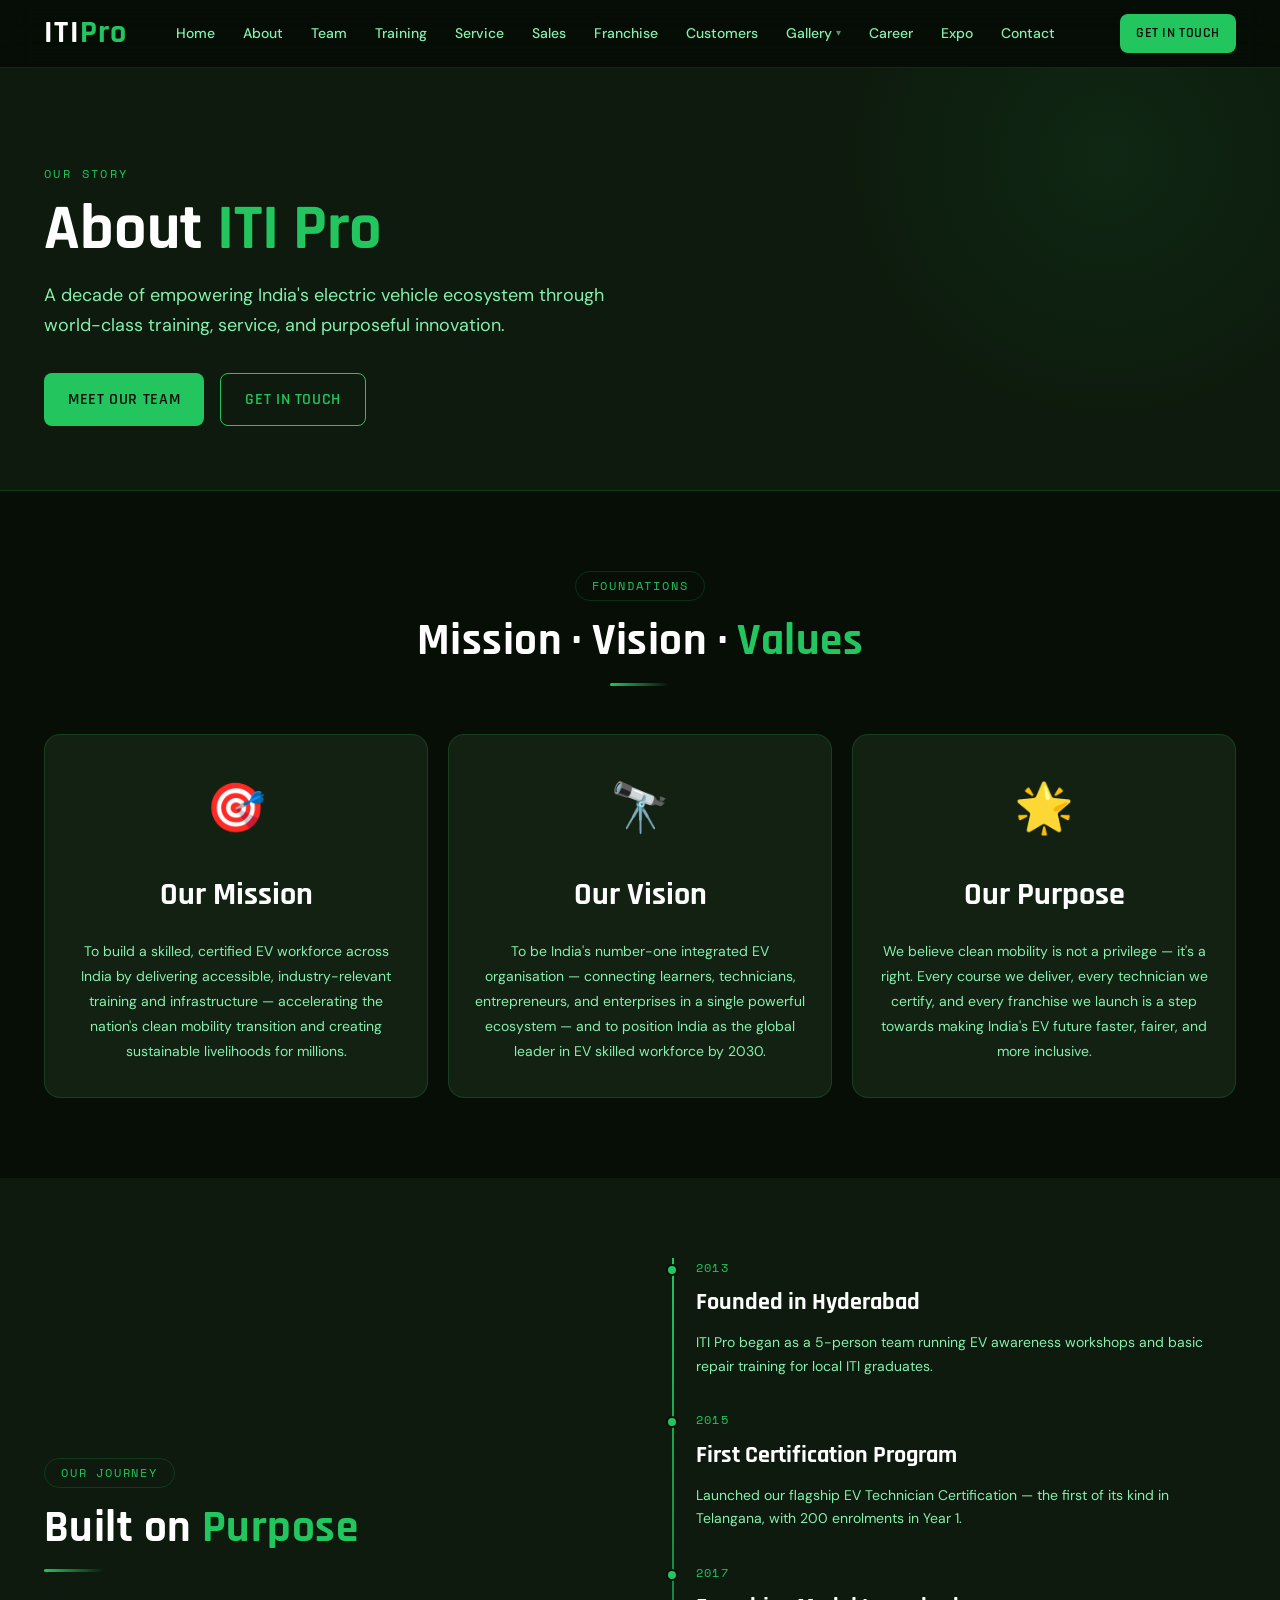
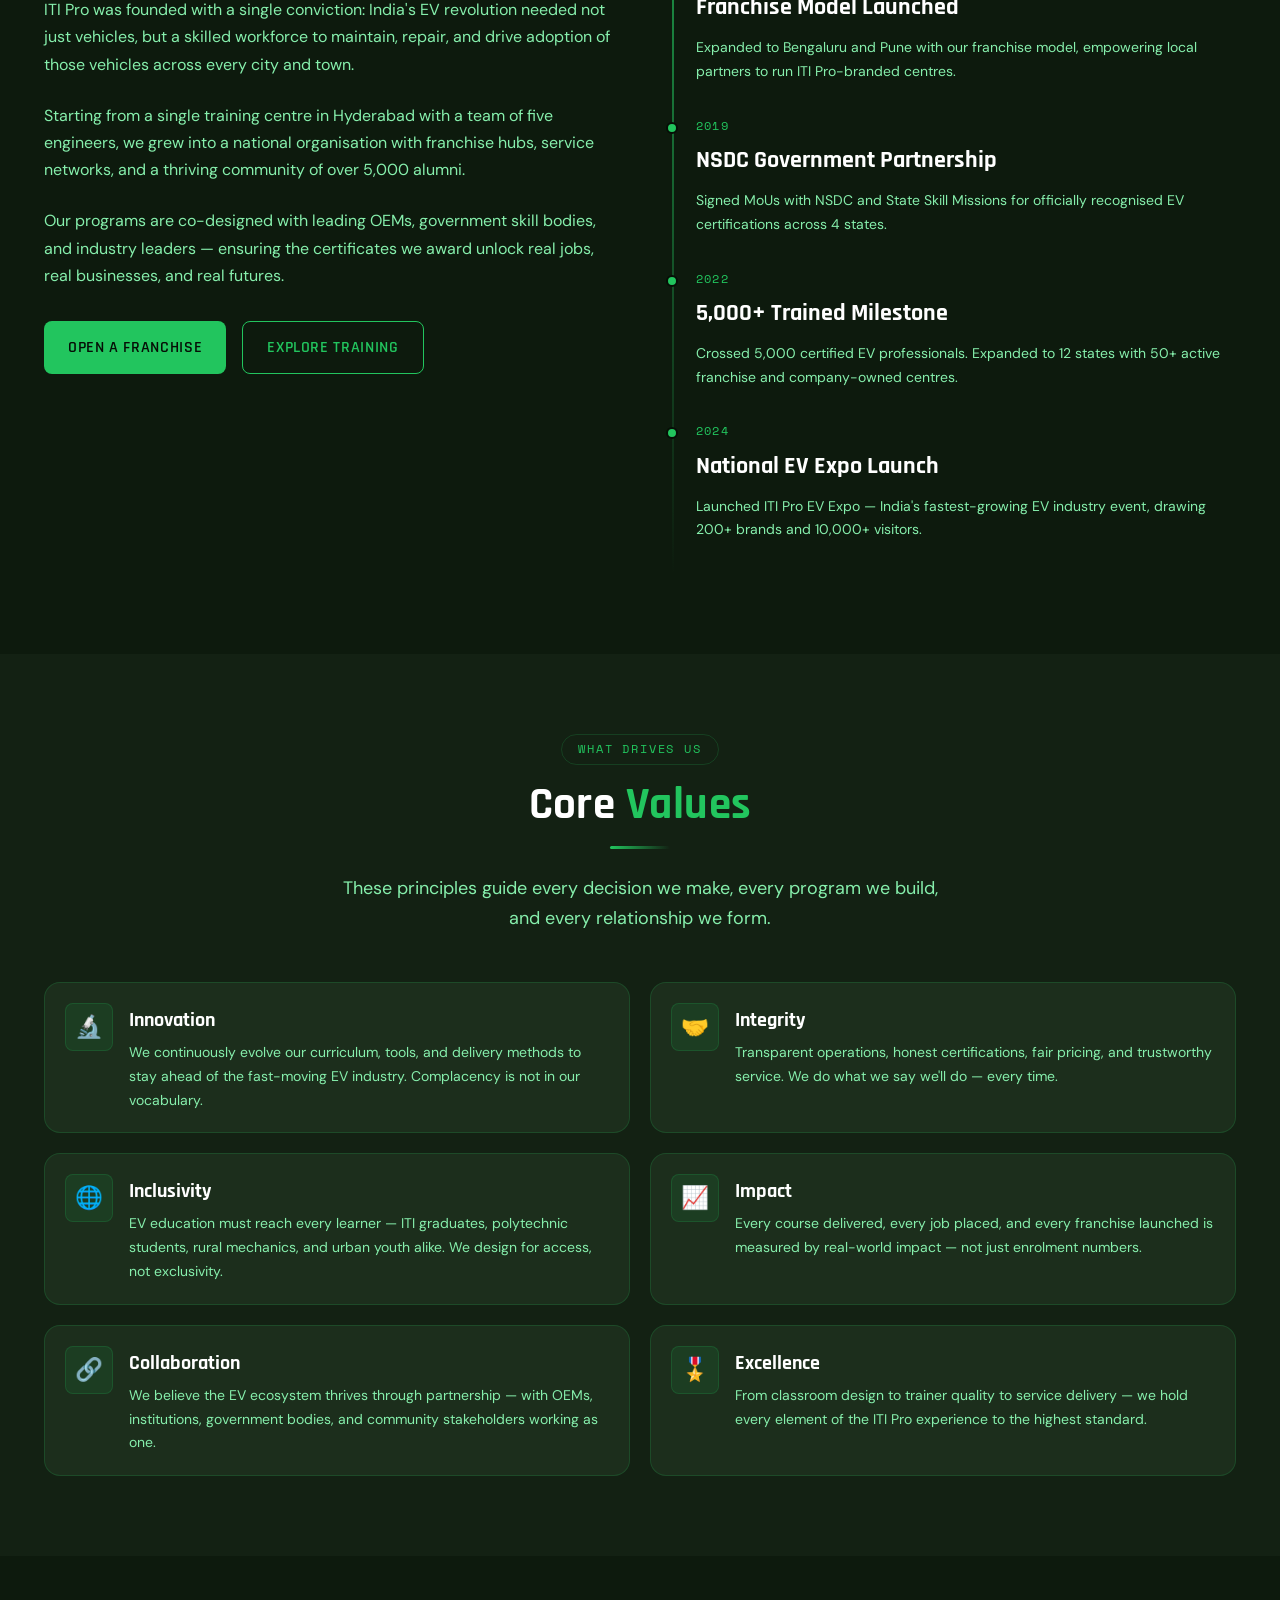
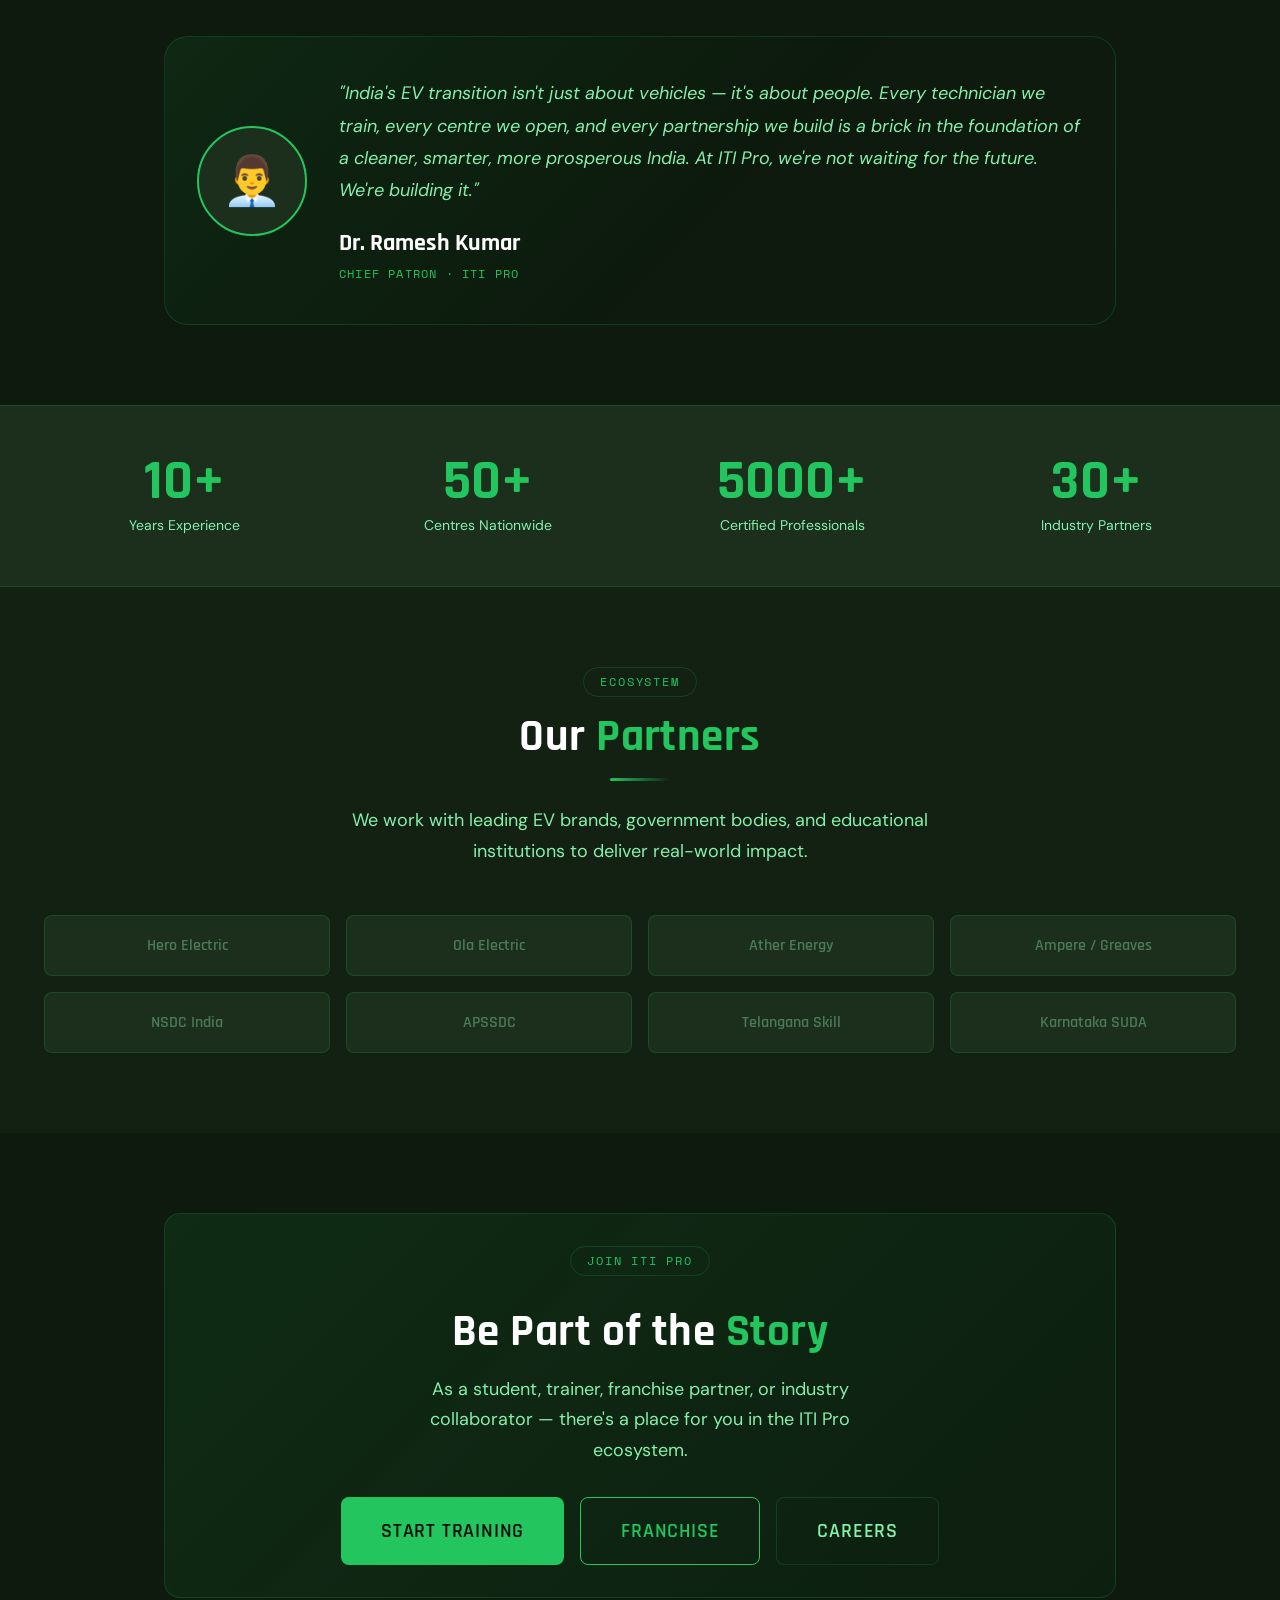
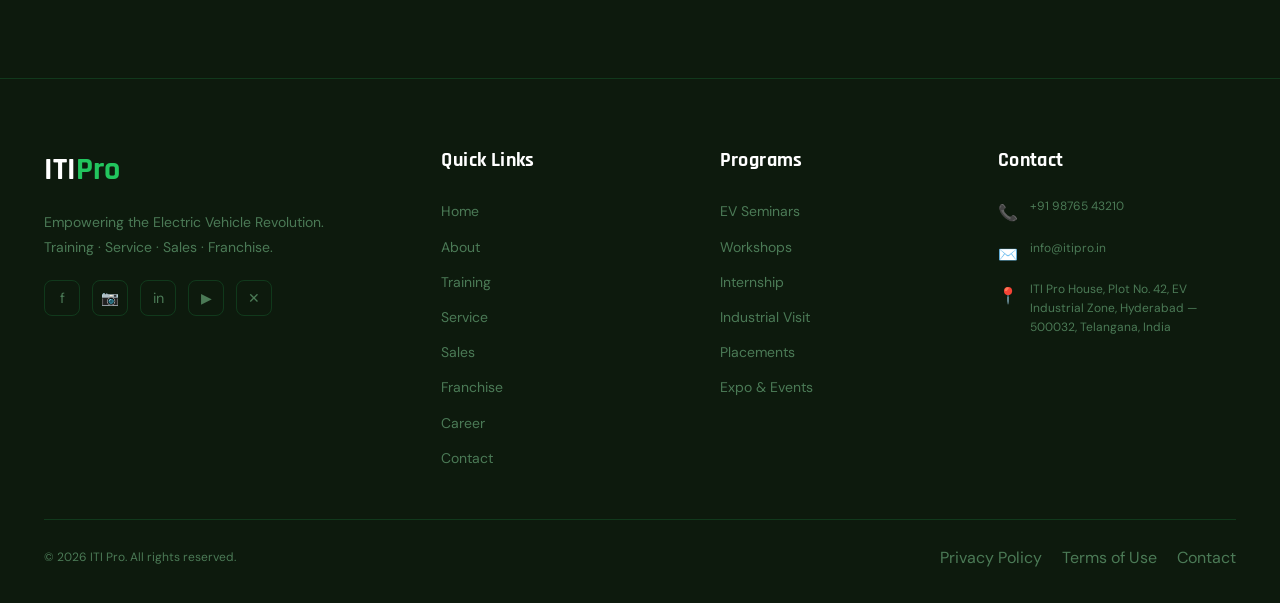
==== commit 128701b5: "Fix root-relative links to portable relative paths" ====
--- a/pages/about.html
+++ b/pages/about.html
@@ -1,315 +1,315 @@
-<!DOCTYPE html>
-<html lang="en">
-<head>
-  <meta charset="UTF-8"/>
-  <meta name="viewport" content="width=device-width, initial-scale=1.0"/>
-  <meta name="page-title" content="About Us"/>
-  <meta name="description" content="Learn about ITI Pro — India's premier EV training, service and franchise organisation."/>
-  <link rel="stylesheet" href="/assets/css/style.css"/>
-  <style>
-    .mvv-grid { display: grid; grid-template-columns: repeat(3,1fr); gap: var(--sp-5); }
-    .mvv-card {
-      background: var(--clr-dark-3);
-      border: 1px solid var(--clr-border);
-      border-radius: var(--r-lg);
-      padding: var(--sp-8) var(--sp-6);
-      text-align: center;
-      transition: all var(--transition);
-    }
-    .mvv-card:hover { border-color: var(--clr-primary); transform: translateY(-4px); box-shadow: var(--shadow-md), var(--shadow-glow); }
-    .mvv-icon { font-size: 3rem; margin-bottom: var(--sp-5); display: block; }
-    .mvv-title { font-family: var(--ff-display); font-size: var(--fs-2xl); font-weight: 700; color: var(--clr-white); margin-bottom: var(--sp-4); }
-    .mvv-text { font-size: var(--fs-sm); color: var(--clr-text-muted); line-height: 1.8; }
-    .values-grid { display: grid; grid-template-columns: repeat(2,1fr); gap: var(--sp-5); }
-    .value-card {
-      background: var(--clr-dark-4);
-      border: 1px solid var(--clr-border);
-      border-radius: var(--r-lg);
-      padding: var(--sp-5);
-      display: flex;
-      gap: var(--sp-4);
-      transition: all var(--transition);
-    }
-    .value-card:hover { border-color: var(--clr-primary); }
-    .value-icon {
-      width: 48px; height: 48px;
-      flex-shrink: 0;
-      background: rgba(34,197,94,.1);
-      border: 1px solid var(--clr-border);
-      border-radius: var(--r-md);
-      display: flex;
-      align-items: center;
-      justify-content: center;
-      font-size: 1.4rem;
-    }
-    .value-title { font-family: var(--ff-display); font-size: var(--fs-lg); font-weight: 700; color: var(--clr-white); margin-bottom: var(--sp-1); }
-    .value-text  { font-size: var(--fs-sm); color: var(--clr-text-muted); line-height: 1.7; }
-    .leadership-strip {
-      background: linear-gradient(135deg, rgba(34,197,94,.08) 0%, transparent 60%);
-      border: 1px solid var(--clr-border);
-      border-radius: var(--r-xl);
-      padding: var(--sp-10) var(--sp-8);
-      display: grid;
-      grid-template-columns: auto 1fr;
-      gap: var(--sp-8);
-      align-items: center;
-    }
-    .patron-avatar {
-      width: 110px; height: 110px;
-      border-radius: 50%;
-      background: var(--clr-dark-4);
-      border: 2px solid var(--clr-primary);
-      display: flex;
-      align-items: center;
-      justify-content: center;
-      font-size: 3rem;
-      flex-shrink: 0;
-    }
-    .patron-quote { font-size: var(--fs-md); color: var(--clr-text-muted); font-style: italic; line-height: 1.8; margin-bottom: var(--sp-4); }
-    .patron-name  { font-family: var(--ff-display); font-size: var(--fs-xl); font-weight: 700; color: var(--clr-white); }
-    .patron-role  { font-family: var(--ff-mono); font-size: var(--fs-xs); color: var(--clr-primary); text-transform: uppercase; letter-spacing: .1em; }
-    .partner-grid { display: grid; grid-template-columns: repeat(4,1fr); gap: var(--sp-4); }
-    .partner-item {
-      background: var(--clr-dark-4);
-      border: 1px solid var(--clr-border);
-      border-radius: var(--r-md);
-      padding: var(--sp-4) var(--sp-3);
-      text-align: center;
-      font-family: var(--ff-display);
-      font-size: var(--fs-base);
-      font-weight: 600;
-      color: var(--clr-text-dim);
-      transition: all var(--transition);
-    }
-    .partner-item:hover { border-color: var(--clr-primary); color: var(--clr-primary); }
-    @media (max-width: 900px) {
-      .mvv-grid { grid-template-columns: 1fr; }
-      .values-grid { grid-template-columns: 1fr; }
-      .leadership-strip { grid-template-columns: 1fr; text-align: center; }
-      .patron-avatar { margin-inline: auto; }
-      .partner-grid { grid-template-columns: repeat(2,1fr); }
-    }
-  </style>
-</head>
-<body>
-
-<div id="header-placeholder"></div>
-<div class="nav-spacer"></div>
-
-<section class="page-hero">
-  <div class="container">
-    <p class="page-hero__eyebrow">Our Story</p>
-    <h1 class="page-hero__title">About <span>ITI Pro</span></h1>
-    <p class="page-hero__subtitle">A decade of empowering India's electric vehicle ecosystem through world-class training, service, and purposeful innovation.</p>
-    <div class="btn-group mt-8">
-      <a href="/pages/team.html" class="btn btn--primary">Meet Our Team</a>
-      <a href="/pages/contact.html" class="btn btn--outline">Get in Touch</a>
-    </div>
-  </div>
-</section>
-
-<section class="section section--dark">
-  <div class="container">
-    <div class="section-header section-header--center">
-      <span class="section-label">Foundations</span>
-      <h2 class="section-title">Mission · Vision · <span>Values</span></h2>
-      <div class="divider"></div>
-    </div>
-    <div class="mvv-grid">
-      <div class="mvv-card">
-        <span class="mvv-icon">🎯</span>
-        <div class="mvv-title">Our Mission</div>
-        <p class="mvv-text">To build a skilled, certified EV workforce across India by delivering accessible, industry-relevant training and infrastructure — accelerating the nation's clean mobility transition and creating sustainable livelihoods for millions.</p>
-      </div>
-      <div class="mvv-card">
-        <span class="mvv-icon">🔭</span>
-        <div class="mvv-title">Our Vision</div>
-        <p class="mvv-text">To be India's number-one integrated EV organisation — connecting learners, technicians, entrepreneurs, and enterprises in a single powerful ecosystem — and to position India as the global leader in EV skilled workforce by 2030.</p>
-      </div>
-      <div class="mvv-card">
-        <span class="mvv-icon">🌟</span>
-        <div class="mvv-title">Our Purpose</div>
-        <p class="mvv-text">We believe clean mobility is not a privilege — it's a right. Every course we deliver, every technician we certify, and every franchise we launch is a step towards making India's EV future faster, fairer, and more inclusive.</p>
-      </div>
-    </div>
-  </div>
-</section>
-
-<section class="section section--dark2">
-  <div class="container">
-    <div class="two-col">
-      <div>
-        <span class="section-label">Our Journey</span>
-        <h2 class="section-title">Built on <span>Purpose</span></h2>
-        <div class="divider"></div>
-        <p class="text-muted mb-6">ITI Pro was founded with a single conviction: India's EV revolution needed not just vehicles, but a skilled workforce to maintain, repair, and drive adoption of those vehicles across every city and town.</p>
-        <p class="text-muted mb-6">Starting from a single training centre in Hyderabad with a team of five engineers, we grew into a national organisation with franchise hubs, service networks, and a thriving community of over 5,000 alumni.</p>
-        <p class="text-muted mb-8">Our programs are co-designed with leading OEMs, government skill bodies, and industry leaders — ensuring the certificates we award unlock real jobs, real businesses, and real futures.</p>
-        <div class="btn-group">
-          <a href="/pages/franchise.html" class="btn btn--primary">Open a Franchise</a>
-          <a href="/pages/training.html" class="btn btn--outline">Explore Training</a>
-        </div>
-      </div>
-      <div class="timeline">
-        <div class="timeline-item">
-          <div class="timeline-date">2013</div>
-          <div class="timeline-title">Founded in Hyderabad</div>
-          <p class="timeline-text">ITI Pro began as a 5-person team running EV awareness workshops and basic repair training for local ITI graduates.</p>
-        </div>
-        <div class="timeline-item">
-          <div class="timeline-date">2015</div>
-          <div class="timeline-title">First Certification Program</div>
-          <p class="timeline-text">Launched our flagship EV Technician Certification — the first of its kind in Telangana, with 200 enrolments in Year 1.</p>
-        </div>
-        <div class="timeline-item">
-          <div class="timeline-date">2017</div>
-          <div class="timeline-title">Franchise Model Launched</div>
-          <p class="timeline-text">Expanded to Bengaluru and Pune with our franchise model, empowering local partners to run ITI Pro-branded centres.</p>
-        </div>
-        <div class="timeline-item">
-          <div class="timeline-date">2019</div>
-          <div class="timeline-title">NSDC Government Partnership</div>
-          <p class="timeline-text">Signed MoUs with NSDC and State Skill Missions for officially recognised EV certifications across 4 states.</p>
-        </div>
-        <div class="timeline-item">
-          <div class="timeline-date">2022</div>
-          <div class="timeline-title">5,000+ Trained Milestone</div>
-          <p class="timeline-text">Crossed 5,000 certified EV professionals. Expanded to 12 states with 50+ active franchise and company-owned centres.</p>
-        </div>
-        <div class="timeline-item">
-          <div class="timeline-date">2024</div>
-          <div class="timeline-title">National EV Expo Launch</div>
-          <p class="timeline-text">Launched ITI Pro EV Expo — India's fastest-growing EV industry event, drawing 200+ brands and 10,000+ visitors.</p>
-        </div>
-      </div>
-    </div>
-  </div>
-</section>
-
-<section class="section section--dark3">
-  <div class="container">
-    <div class="section-header section-header--center">
-      <span class="section-label">What Drives Us</span>
-      <h2 class="section-title">Core <span>Values</span></h2>
-      <div class="divider"></div>
-      <p class="section-subtitle">These principles guide every decision we make, every program we build, and every relationship we form.</p>
-    </div>
-    <div class="values-grid">
-      <div class="value-card">
-        <div class="value-icon">🔬</div>
-        <div>
-          <div class="value-title">Innovation</div>
-          <p class="value-text">We continuously evolve our curriculum, tools, and delivery methods to stay ahead of the fast-moving EV industry. Complacency is not in our vocabulary.</p>
-        </div>
-      </div>
-      <div class="value-card">
-        <div class="value-icon">🤝</div>
-        <div>
-          <div class="value-title">Integrity</div>
-          <p class="value-text">Transparent operations, honest certifications, fair pricing, and trustworthy service. We do what we say we'll do — every time.</p>
-        </div>
-      </div>
-      <div class="value-card">
-        <div class="value-icon">🌐</div>
-        <div>
-          <div class="value-title">Inclusivity</div>
-          <p class="value-text">EV education must reach every learner — ITI graduates, polytechnic students, rural mechanics, and urban youth alike. We design for access, not exclusivity.</p>
-        </div>
-      </div>
-      <div class="value-card">
-        <div class="value-icon">📈</div>
-        <div>
-          <div class="value-title">Impact</div>
-          <p class="value-text">Every course delivered, every job placed, and every franchise launched is measured by real-world impact — not just enrolment numbers.</p>
-        </div>
-      </div>
-      <div class="value-card">
-        <div class="value-icon">🔗</div>
-        <div>
-          <div class="value-title">Collaboration</div>
-          <p class="value-text">We believe the EV ecosystem thrives through partnership — with OEMs, institutions, government bodies, and community stakeholders working as one.</p>
-        </div>
-      </div>
-      <div class="value-card">
-        <div class="value-icon">🎖️</div>
-        <div>
-          <div class="value-title">Excellence</div>
-          <p class="value-text">From classroom design to trainer quality to service delivery — we hold every element of the ITI Pro experience to the highest standard.</p>
-        </div>
-      </div>
-    </div>
-  </div>
-</section>
-
-<section class="section section--dark2">
-  <div class="container container--md">
-    <div class="leadership-strip">
-      <div class="patron-avatar">👨‍💼</div>
-      <div>
-        <p class="patron-quote">"India's EV transition isn't just about vehicles — it's about people. Every technician we train, every centre we open, and every partnership we build is a brick in the foundation of a cleaner, smarter, more prosperous India. At ITI Pro, we're not waiting for the future. We're building it."</p>
-        <div class="patron-name" id="patron-name">Dr. Ramesh Kumar</div>
-        <div class="patron-role">Chief Patron · ITI Pro</div>
-      </div>
-    </div>
-  </div>
-</section>
-
-<section class="section--sm" style="background:var(--clr-dark-4); border-top:1px solid var(--clr-border); border-bottom:1px solid var(--clr-border);">
-  <div class="container">
-    <div class="grid grid--4">
-      <div class="stat-block"><div class="stat-block__number">10+</div><div class="stat-block__label">Years Experience</div></div>
-      <div class="stat-block"><div class="stat-block__number">50+</div><div class="stat-block__label">Centres Nationwide</div></div>
-      <div class="stat-block"><div class="stat-block__number">5000+</div><div class="stat-block__label">Certified Professionals</div></div>
-      <div class="stat-block"><div class="stat-block__number">30+</div><div class="stat-block__label">Industry Partners</div></div>
-    </div>
-  </div>
-</section>
-
-<section class="section section--dark3">
-  <div class="container">
-    <div class="section-header section-header--center">
-      <span class="section-label">Ecosystem</span>
-      <h2 class="section-title">Our <span>Partners</span></h2>
-      <div class="divider"></div>
-      <p class="section-subtitle">We work with leading EV brands, government bodies, and educational institutions to deliver real-world impact.</p>
-    </div>
-    <div class="partner-grid">
-      <div class="partner-item">Hero Electric</div>
-      <div class="partner-item">Ola Electric</div>
-      <div class="partner-item">Ather Energy</div>
-      <div class="partner-item">Ampere / Greaves</div>
-      <div class="partner-item">NSDC India</div>
-      <div class="partner-item">APSSDC</div>
-      <div class="partner-item">Telangana Skill</div>
-      <div class="partner-item">Karnataka SUDA</div>
-    </div>
-  </div>
-</section>
-
-<section class="section section--dark2">
-  <div class="container container--md">
-    <div class="highlight-box text-center">
-      <span class="section-label">Join ITI Pro</span>
-      <h2 class="section-title mt-4">Be Part of the <span>Story</span></h2>
-      <p style="color:var(--clr-text-muted); font-size:var(--fs-md); max-width:480px; margin-inline:auto; margin-block:var(--sp-4) var(--sp-8);">As a student, trainer, franchise partner, or industry collaborator — there's a place for you in the ITI Pro ecosystem.</p>
-      <div class="btn-group" style="justify-content:center;">
-        <a href="/pages/training.html" class="btn btn--primary btn--lg">Start Training</a>
-        <a href="/pages/franchise.html" class="btn btn--outline btn--lg">Franchise</a>
-        <a href="/pages/career.html" class="btn btn--ghost btn--lg">Careers</a>
-      </div>
-    </div>
-  </div>
-</section>
-
-<div id="footer-placeholder"></div>
-<script src="/assets/js/config.js"></script>
-<script src="/assets/js/main.js"></script>
-<script>
-  const patronEl = document.getElementById('patron-name');
-  if (patronEl && SITE.team && SITE.team.length) {
-    const patron = SITE.team.find(m => m.role.toLowerCase().includes('patron'));
-    if (patron) patronEl.textContent = patron.name;
-  }
-</script>
-</body>
+<!DOCTYPE html>
+<html lang="en">
+<head>
+  <meta charset="UTF-8"/>
+  <meta name="viewport" content="width=device-width, initial-scale=1.0"/>
+  <meta name="page-title" content="About Us"/>
+  <meta name="description" content="Learn about ITI Pro — India's premier EV training, service and franchise organisation."/>
+  <link rel="stylesheet" href="../assets/css/style.css"/>
+  <style>
+    .mvv-grid { display: grid; grid-template-columns: repeat(3,1fr); gap: var(--sp-5); }
+    .mvv-card {
+      background: var(--clr-dark-3);
+      border: 1px solid var(--clr-border);
+      border-radius: var(--r-lg);
+      padding: var(--sp-8) var(--sp-6);
+      text-align: center;
+      transition: all var(--transition);
+    }
+    .mvv-card:hover { border-color: var(--clr-primary); transform: translateY(-4px); box-shadow: var(--shadow-md), var(--shadow-glow); }
+    .mvv-icon { font-size: 3rem; margin-bottom: var(--sp-5); display: block; }
+    .mvv-title { font-family: var(--ff-display); font-size: var(--fs-2xl); font-weight: 700; color: var(--clr-white); margin-bottom: var(--sp-4); }
+    .mvv-text { font-size: var(--fs-sm); color: var(--clr-text-muted); line-height: 1.8; }
+    .values-grid { display: grid; grid-template-columns: repeat(2,1fr); gap: var(--sp-5); }
+    .value-card {
+      background: var(--clr-dark-4);
+      border: 1px solid var(--clr-border);
+      border-radius: var(--r-lg);
+      padding: var(--sp-5);
+      display: flex;
+      gap: var(--sp-4);
+      transition: all var(--transition);
+    }
+    .value-card:hover { border-color: var(--clr-primary); }
+    .value-icon {
+      width: 48px; height: 48px;
+      flex-shrink: 0;
+      background: rgba(34,197,94,.1);
+      border: 1px solid var(--clr-border);
+      border-radius: var(--r-md);
+      display: flex;
+      align-items: center;
+      justify-content: center;
+      font-size: 1.4rem;
+    }
+    .value-title { font-family: var(--ff-display); font-size: var(--fs-lg); font-weight: 700; color: var(--clr-white); margin-bottom: var(--sp-1); }
+    .value-text  { font-size: var(--fs-sm); color: var(--clr-text-muted); line-height: 1.7; }
+    .leadership-strip {
+      background: linear-gradient(135deg, rgba(34,197,94,.08) 0%, transparent 60%);
+      border: 1px solid var(--clr-border);
+      border-radius: var(--r-xl);
+      padding: var(--sp-10) var(--sp-8);
+      display: grid;
+      grid-template-columns: auto 1fr;
+      gap: var(--sp-8);
+      align-items: center;
+    }
+    .patron-avatar {
+      width: 110px; height: 110px;
+      border-radius: 50%;
+      background: var(--clr-dark-4);
+      border: 2px solid var(--clr-primary);
+      display: flex;
+      align-items: center;
+      justify-content: center;
+      font-size: 3rem;
+      flex-shrink: 0;
+    }
+    .patron-quote { font-size: var(--fs-md); color: var(--clr-text-muted); font-style: italic; line-height: 1.8; margin-bottom: var(--sp-4); }
+    .patron-name  { font-family: var(--ff-display); font-size: var(--fs-xl); font-weight: 700; color: var(--clr-white); }
+    .patron-role  { font-family: var(--ff-mono); font-size: var(--fs-xs); color: var(--clr-primary); text-transform: uppercase; letter-spacing: .1em; }
+    .partner-grid { display: grid; grid-template-columns: repeat(4,1fr); gap: var(--sp-4); }
+    .partner-item {
+      background: var(--clr-dark-4);
+      border: 1px solid var(--clr-border);
+      border-radius: var(--r-md);
+      padding: var(--sp-4) var(--sp-3);
+      text-align: center;
+      font-family: var(--ff-display);
+      font-size: var(--fs-base);
+      font-weight: 600;
+      color: var(--clr-text-dim);
+      transition: all var(--transition);
+    }
+    .partner-item:hover { border-color: var(--clr-primary); color: var(--clr-primary); }
+    @media (max-width: 900px) {
+      .mvv-grid { grid-template-columns: 1fr; }
+      .values-grid { grid-template-columns: 1fr; }
+      .leadership-strip { grid-template-columns: 1fr; text-align: center; }
+      .patron-avatar { margin-inline: auto; }
+      .partner-grid { grid-template-columns: repeat(2,1fr); }
+    }
+  </style>
+</head>
+<body>
+
+<div id="header-placeholder"></div>
+<div class="nav-spacer"></div>
+
+<section class="page-hero">
+  <div class="container">
+    <p class="page-hero__eyebrow">Our Story</p>
+    <h1 class="page-hero__title">About <span>ITI Pro</span></h1>
+    <p class="page-hero__subtitle">A decade of empowering India's electric vehicle ecosystem through world-class training, service, and purposeful innovation.</p>
+    <div class="btn-group mt-8">
+      <a href="./team.html" class="btn btn--primary">Meet Our Team</a>
+      <a href="./contact.html" class="btn btn--outline">Get in Touch</a>
+    </div>
+  </div>
+</section>
+
+<section class="section section--dark">
+  <div class="container">
+    <div class="section-header section-header--center">
+      <span class="section-label">Foundations</span>
+      <h2 class="section-title">Mission · Vision · <span>Values</span></h2>
+      <div class="divider"></div>
+    </div>
+    <div class="mvv-grid">
+      <div class="mvv-card">
+        <span class="mvv-icon">🎯</span>
+        <div class="mvv-title">Our Mission</div>
+        <p class="mvv-text">To build a skilled, certified EV workforce across India by delivering accessible, industry-relevant training and infrastructure — accelerating the nation's clean mobility transition and creating sustainable livelihoods for millions.</p>
+      </div>
+      <div class="mvv-card">
+        <span class="mvv-icon">🔭</span>
+        <div class="mvv-title">Our Vision</div>
+        <p class="mvv-text">To be India's number-one integrated EV organisation — connecting learners, technicians, entrepreneurs, and enterprises in a single powerful ecosystem — and to position India as the global leader in EV skilled workforce by 2030.</p>
+      </div>
+      <div class="mvv-card">
+        <span class="mvv-icon">🌟</span>
+        <div class="mvv-title">Our Purpose</div>
+        <p class="mvv-text">We believe clean mobility is not a privilege — it's a right. Every course we deliver, every technician we certify, and every franchise we launch is a step towards making India's EV future faster, fairer, and more inclusive.</p>
+      </div>
+    </div>
+  </div>
+</section>
+
+<section class="section section--dark2">
+  <div class="container">
+    <div class="two-col">
+      <div>
+        <span class="section-label">Our Journey</span>
+        <h2 class="section-title">Built on <span>Purpose</span></h2>
+        <div class="divider"></div>
+        <p class="text-muted mb-6">ITI Pro was founded with a single conviction: India's EV revolution needed not just vehicles, but a skilled workforce to maintain, repair, and drive adoption of those vehicles across every city and town.</p>
+        <p class="text-muted mb-6">Starting from a single training centre in Hyderabad with a team of five engineers, we grew into a national organisation with franchise hubs, service networks, and a thriving community of over 5,000 alumni.</p>
+        <p class="text-muted mb-8">Our programs are co-designed with leading OEMs, government skill bodies, and industry leaders — ensuring the certificates we award unlock real jobs, real businesses, and real futures.</p>
+        <div class="btn-group">
+          <a href="./franchise.html" class="btn btn--primary">Open a Franchise</a>
+          <a href="./training.html" class="btn btn--outline">Explore Training</a>
+        </div>
+      </div>
+      <div class="timeline">
+        <div class="timeline-item">
+          <div class="timeline-date">2013</div>
+          <div class="timeline-title">Founded in Hyderabad</div>
+          <p class="timeline-text">ITI Pro began as a 5-person team running EV awareness workshops and basic repair training for local ITI graduates.</p>
+        </div>
+        <div class="timeline-item">
+          <div class="timeline-date">2015</div>
+          <div class="timeline-title">First Certification Program</div>
+          <p class="timeline-text">Launched our flagship EV Technician Certification — the first of its kind in Telangana, with 200 enrolments in Year 1.</p>
+        </div>
+        <div class="timeline-item">
+          <div class="timeline-date">2017</div>
+          <div class="timeline-title">Franchise Model Launched</div>
+          <p class="timeline-text">Expanded to Bengaluru and Pune with our franchise model, empowering local partners to run ITI Pro-branded centres.</p>
+        </div>
+        <div class="timeline-item">
+          <div class="timeline-date">2019</div>
+          <div class="timeline-title">NSDC Government Partnership</div>
+          <p class="timeline-text">Signed MoUs with NSDC and State Skill Missions for officially recognised EV certifications across 4 states.</p>
+        </div>
+        <div class="timeline-item">
+          <div class="timeline-date">2022</div>
+          <div class="timeline-title">5,000+ Trained Milestone</div>
+          <p class="timeline-text">Crossed 5,000 certified EV professionals. Expanded to 12 states with 50+ active franchise and company-owned centres.</p>
+        </div>
+        <div class="timeline-item">
+          <div class="timeline-date">2024</div>
+          <div class="timeline-title">National EV Expo Launch</div>
+          <p class="timeline-text">Launched ITI Pro EV Expo — India's fastest-growing EV industry event, drawing 200+ brands and 10,000+ visitors.</p>
+        </div>
+      </div>
+    </div>
+  </div>
+</section>
+
+<section class="section section--dark3">
+  <div class="container">
+    <div class="section-header section-header--center">
+      <span class="section-label">What Drives Us</span>
+      <h2 class="section-title">Core <span>Values</span></h2>
+      <div class="divider"></div>
+      <p class="section-subtitle">These principles guide every decision we make, every program we build, and every relationship we form.</p>
+    </div>
+    <div class="values-grid">
+      <div class="value-card">
+        <div class="value-icon">🔬</div>
+        <div>
+          <div class="value-title">Innovation</div>
+          <p class="value-text">We continuously evolve our curriculum, tools, and delivery methods to stay ahead of the fast-moving EV industry. Complacency is not in our vocabulary.</p>
+        </div>
+      </div>
+      <div class="value-card">
+        <div class="value-icon">🤝</div>
+        <div>
+          <div class="value-title">Integrity</div>
+          <p class="value-text">Transparent operations, honest certifications, fair pricing, and trustworthy service. We do what we say we'll do — every time.</p>
+        </div>
+      </div>
+      <div class="value-card">
+        <div class="value-icon">🌐</div>
+        <div>
+          <div class="value-title">Inclusivity</div>
+          <p class="value-text">EV education must reach every learner — ITI graduates, polytechnic students, rural mechanics, and urban youth alike. We design for access, not exclusivity.</p>
+        </div>
+      </div>
+      <div class="value-card">
+        <div class="value-icon">📈</div>
+        <div>
+          <div class="value-title">Impact</div>
+          <p class="value-text">Every course delivered, every job placed, and every franchise launched is measured by real-world impact — not just enrolment numbers.</p>
+        </div>
+      </div>
+      <div class="value-card">
+        <div class="value-icon">🔗</div>
+        <div>
+          <div class="value-title">Collaboration</div>
+          <p class="value-text">We believe the EV ecosystem thrives through partnership — with OEMs, institutions, government bodies, and community stakeholders working as one.</p>
+        </div>
+      </div>
+      <div class="value-card">
+        <div class="value-icon">🎖️</div>
+        <div>
+          <div class="value-title">Excellence</div>
+          <p class="value-text">From classroom design to trainer quality to service delivery — we hold every element of the ITI Pro experience to the highest standard.</p>
+        </div>
+      </div>
+    </div>
+  </div>
+</section>
+
+<section class="section section--dark2">
+  <div class="container container--md">
+    <div class="leadership-strip">
+      <div class="patron-avatar">👨‍💼</div>
+      <div>
+        <p class="patron-quote">"India's EV transition isn't just about vehicles — it's about people. Every technician we train, every centre we open, and every partnership we build is a brick in the foundation of a cleaner, smarter, more prosperous India. At ITI Pro, we're not waiting for the future. We're building it."</p>
+        <div class="patron-name" id="patron-name">Dr. Ramesh Kumar</div>
+        <div class="patron-role">Chief Patron · ITI Pro</div>
+      </div>
+    </div>
+  </div>
+</section>
+
+<section class="section--sm" style="background:var(--clr-dark-4); border-top:1px solid var(--clr-border); border-bottom:1px solid var(--clr-border);">
+  <div class="container">
+    <div class="grid grid--4">
+      <div class="stat-block"><div class="stat-block__number">10+</div><div class="stat-block__label">Years Experience</div></div>
+      <div class="stat-block"><div class="stat-block__number">50+</div><div class="stat-block__label">Centres Nationwide</div></div>
+      <div class="stat-block"><div class="stat-block__number">5000+</div><div class="stat-block__label">Certified Professionals</div></div>
+      <div class="stat-block"><div class="stat-block__number">30+</div><div class="stat-block__label">Industry Partners</div></div>
+    </div>
+  </div>
+</section>
+
+<section class="section section--dark3">
+  <div class="container">
+    <div class="section-header section-header--center">
+      <span class="section-label">Ecosystem</span>
+      <h2 class="section-title">Our <span>Partners</span></h2>
+      <div class="divider"></div>
+      <p class="section-subtitle">We work with leading EV brands, government bodies, and educational institutions to deliver real-world impact.</p>
+    </div>
+    <div class="partner-grid">
+      <div class="partner-item">Hero Electric</div>
+      <div class="partner-item">Ola Electric</div>
+      <div class="partner-item">Ather Energy</div>
+      <div class="partner-item">Ampere / Greaves</div>
+      <div class="partner-item">NSDC India</div>
+      <div class="partner-item">APSSDC</div>
+      <div class="partner-item">Telangana Skill</div>
+      <div class="partner-item">Karnataka SUDA</div>
+    </div>
+  </div>
+</section>
+
+<section class="section section--dark2">
+  <div class="container container--md">
+    <div class="highlight-box text-center">
+      <span class="section-label">Join ITI Pro</span>
+      <h2 class="section-title mt-4">Be Part of the <span>Story</span></h2>
+      <p style="color:var(--clr-text-muted); font-size:var(--fs-md); max-width:480px; margin-inline:auto; margin-block:var(--sp-4) var(--sp-8);">As a student, trainer, franchise partner, or industry collaborator — there's a place for you in the ITI Pro ecosystem.</p>
+      <div class="btn-group" style="justify-content:center;">
+        <a href="./training.html" class="btn btn--primary btn--lg">Start Training</a>
+        <a href="./franchise.html" class="btn btn--outline btn--lg">Franchise</a>
+        <a href="./career.html" class="btn btn--ghost btn--lg">Careers</a>
+      </div>
+    </div>
+  </div>
+</section>
+
+<div id="footer-placeholder"></div>
+<script src="../assets/js/config.js"></script>
+<script src="../assets/js/main.js"></script>
+<script>
+  const patronEl = document.getElementById('patron-name');
+  if (patronEl && SITE.team && SITE.team.length) {
+    const patron = SITE.team.find(m => m.role.toLowerCase().includes('patron'));
+    if (patron) patronEl.textContent = patron.name;
+  }
+</script>
+</body>
 </html>
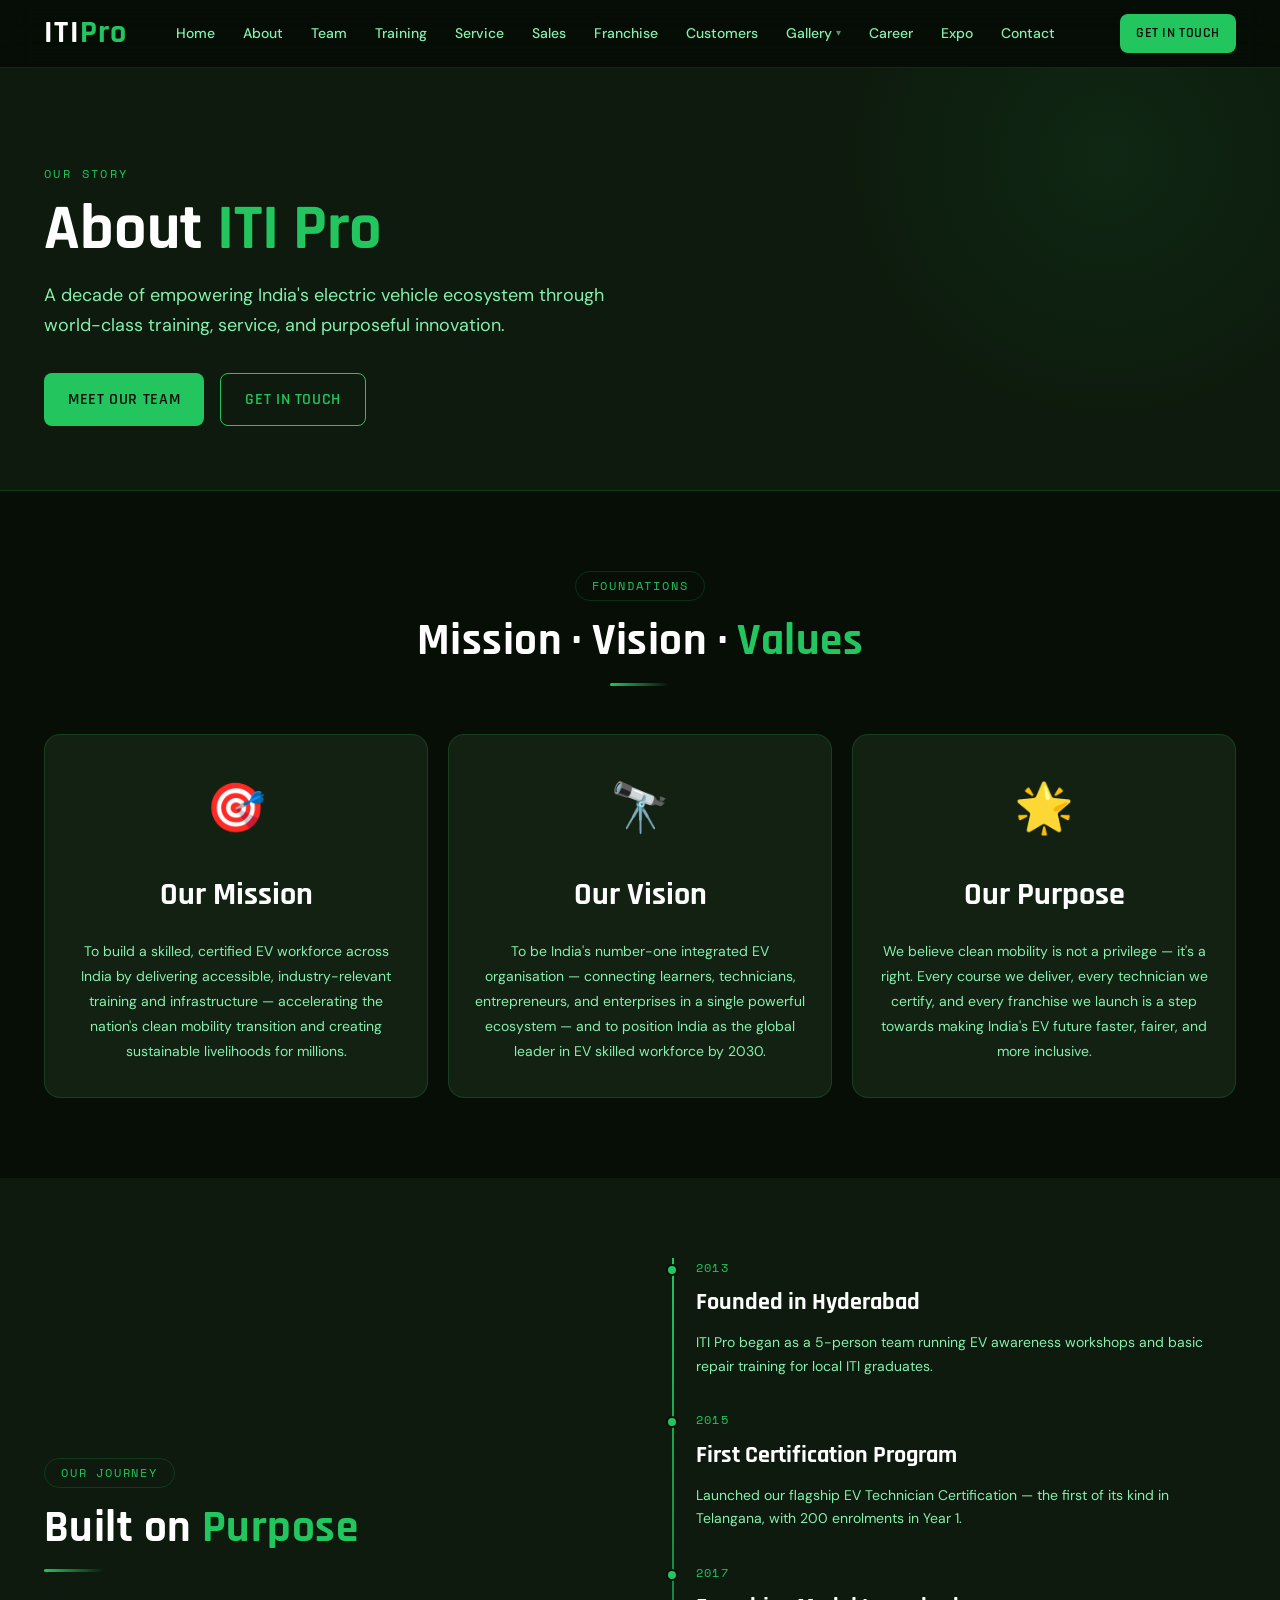
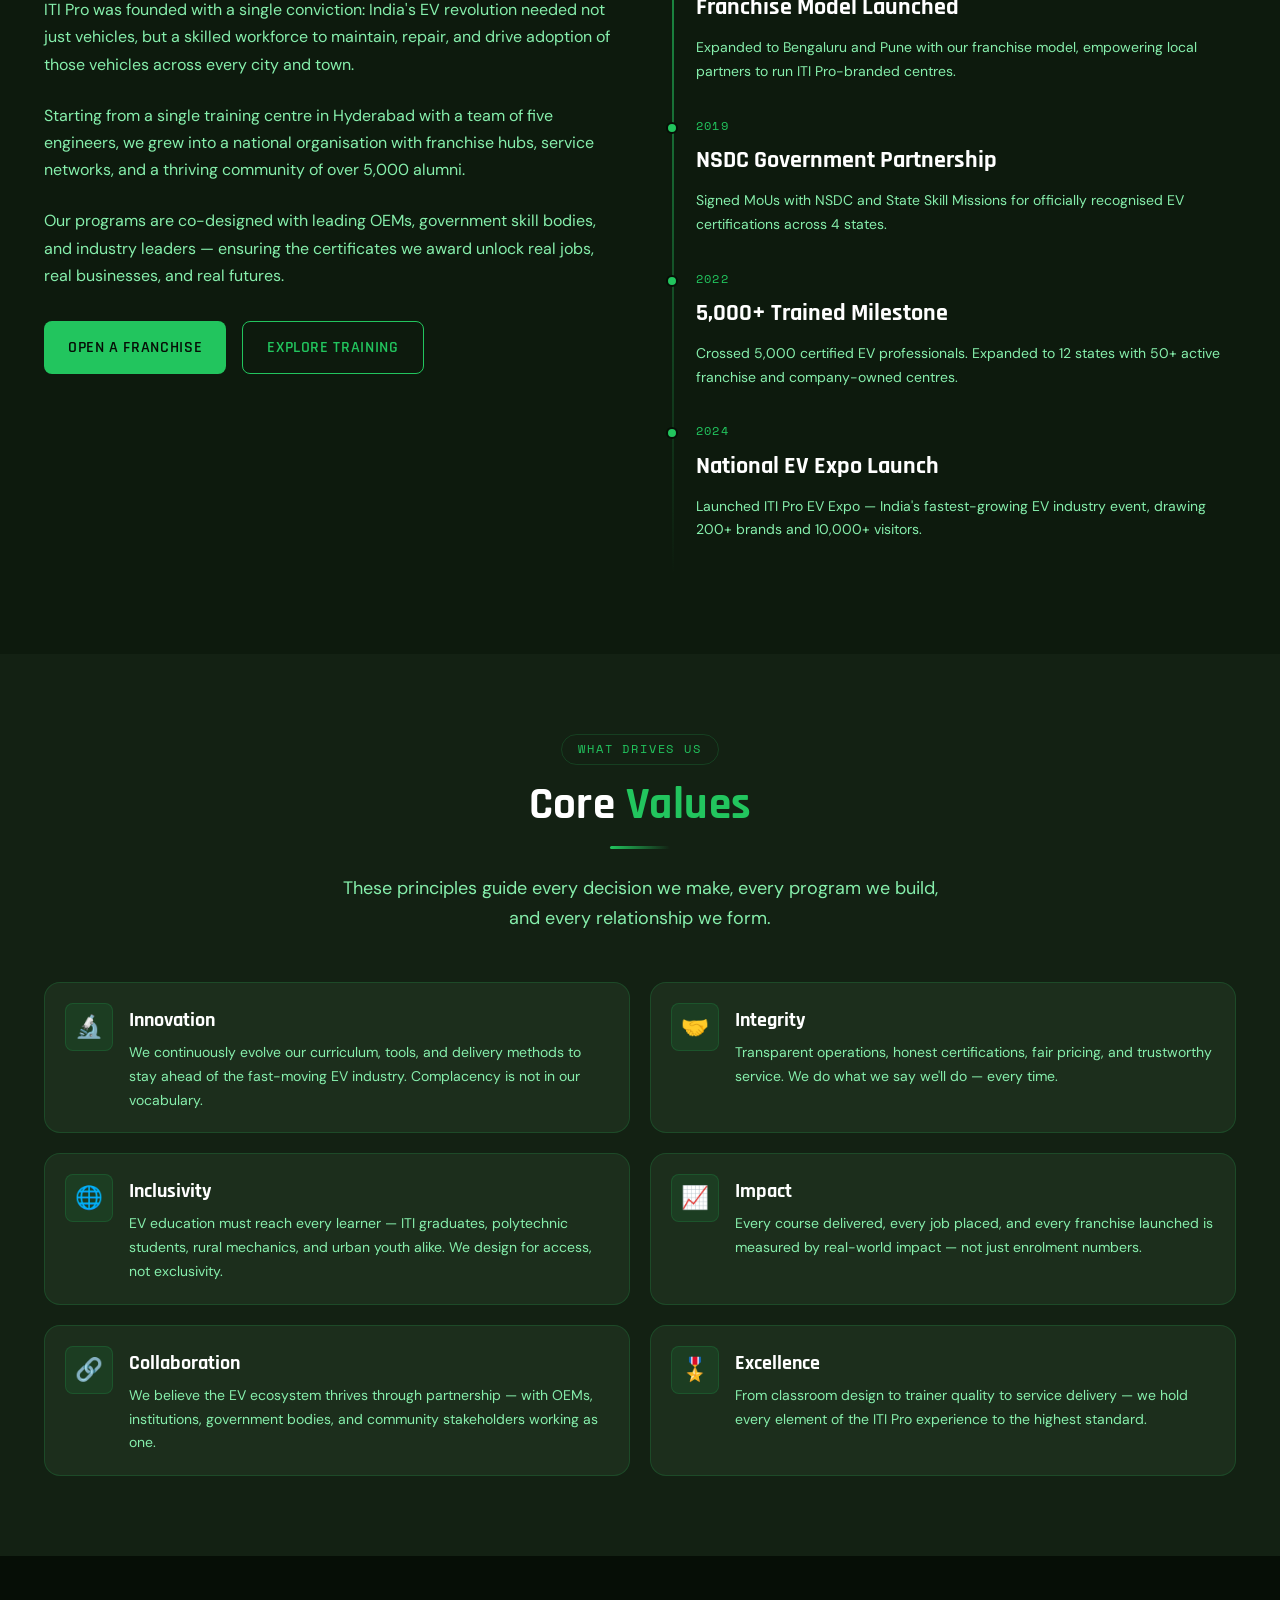
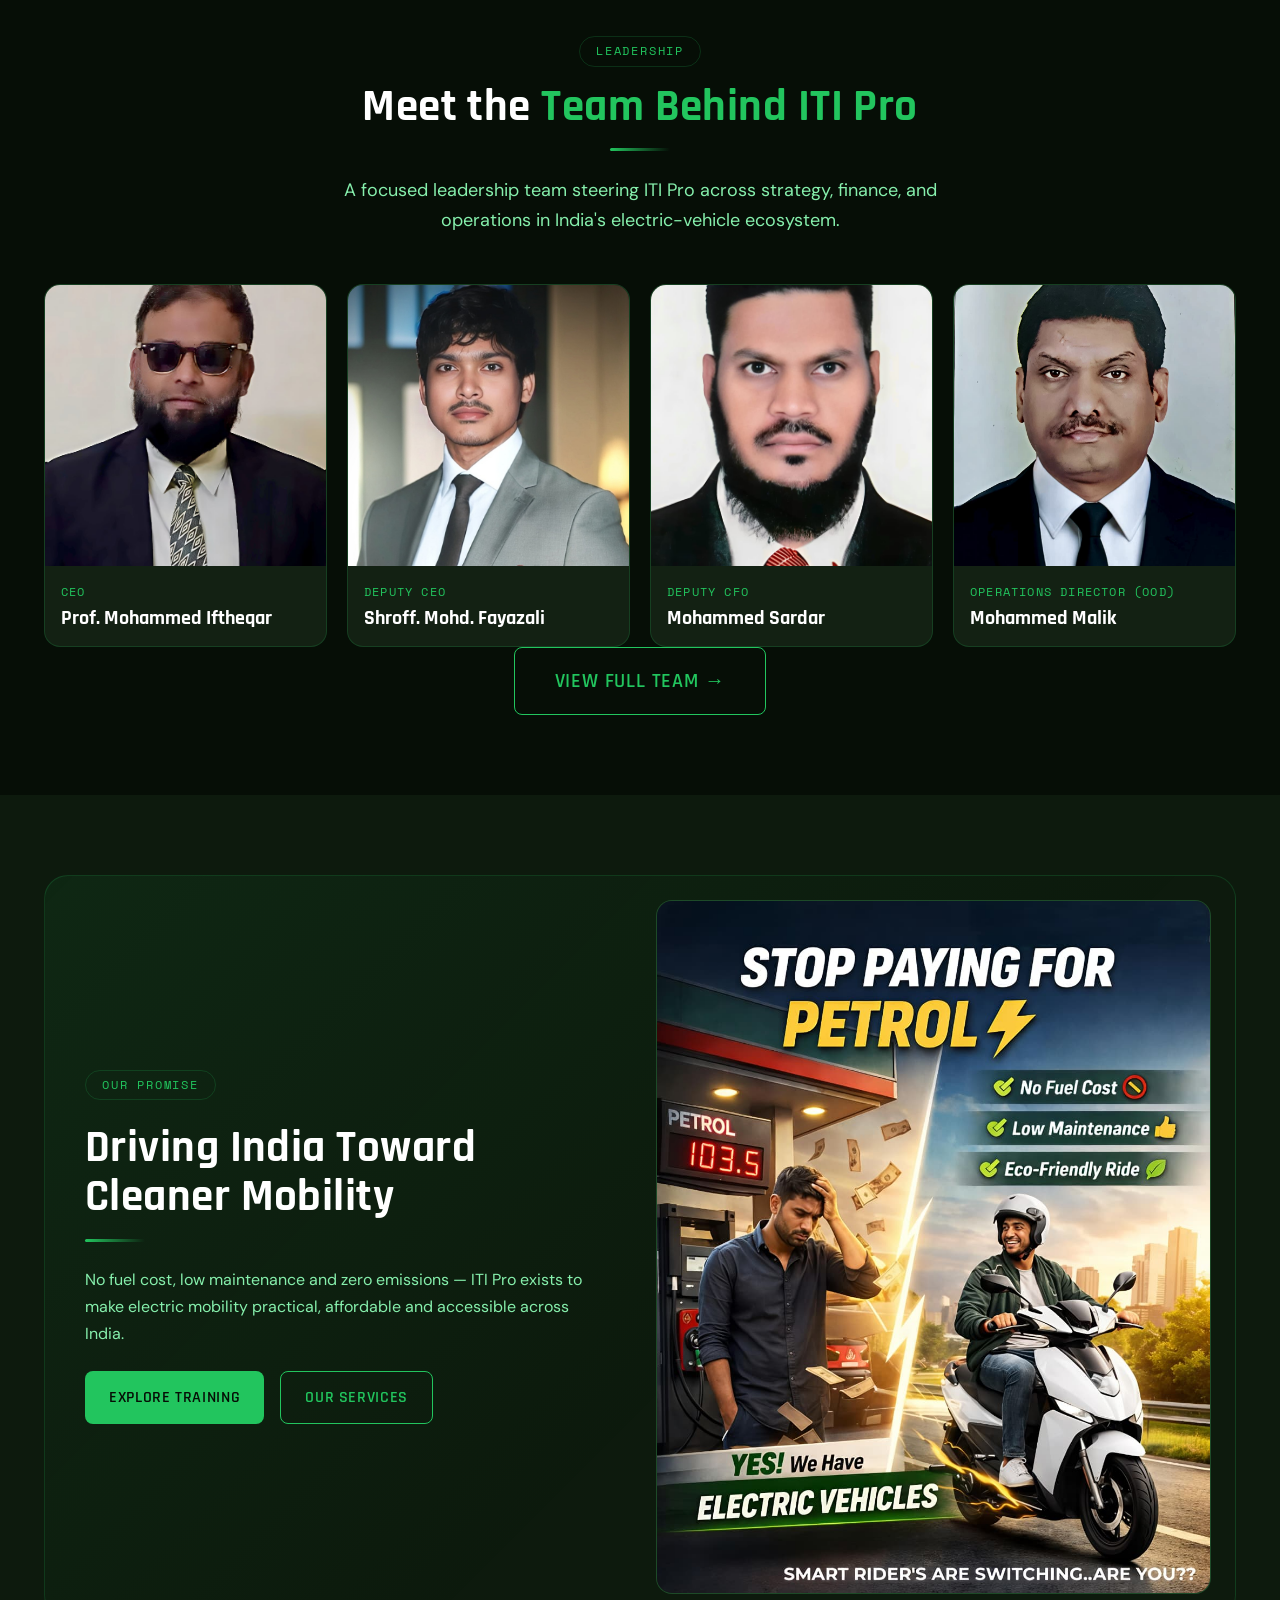
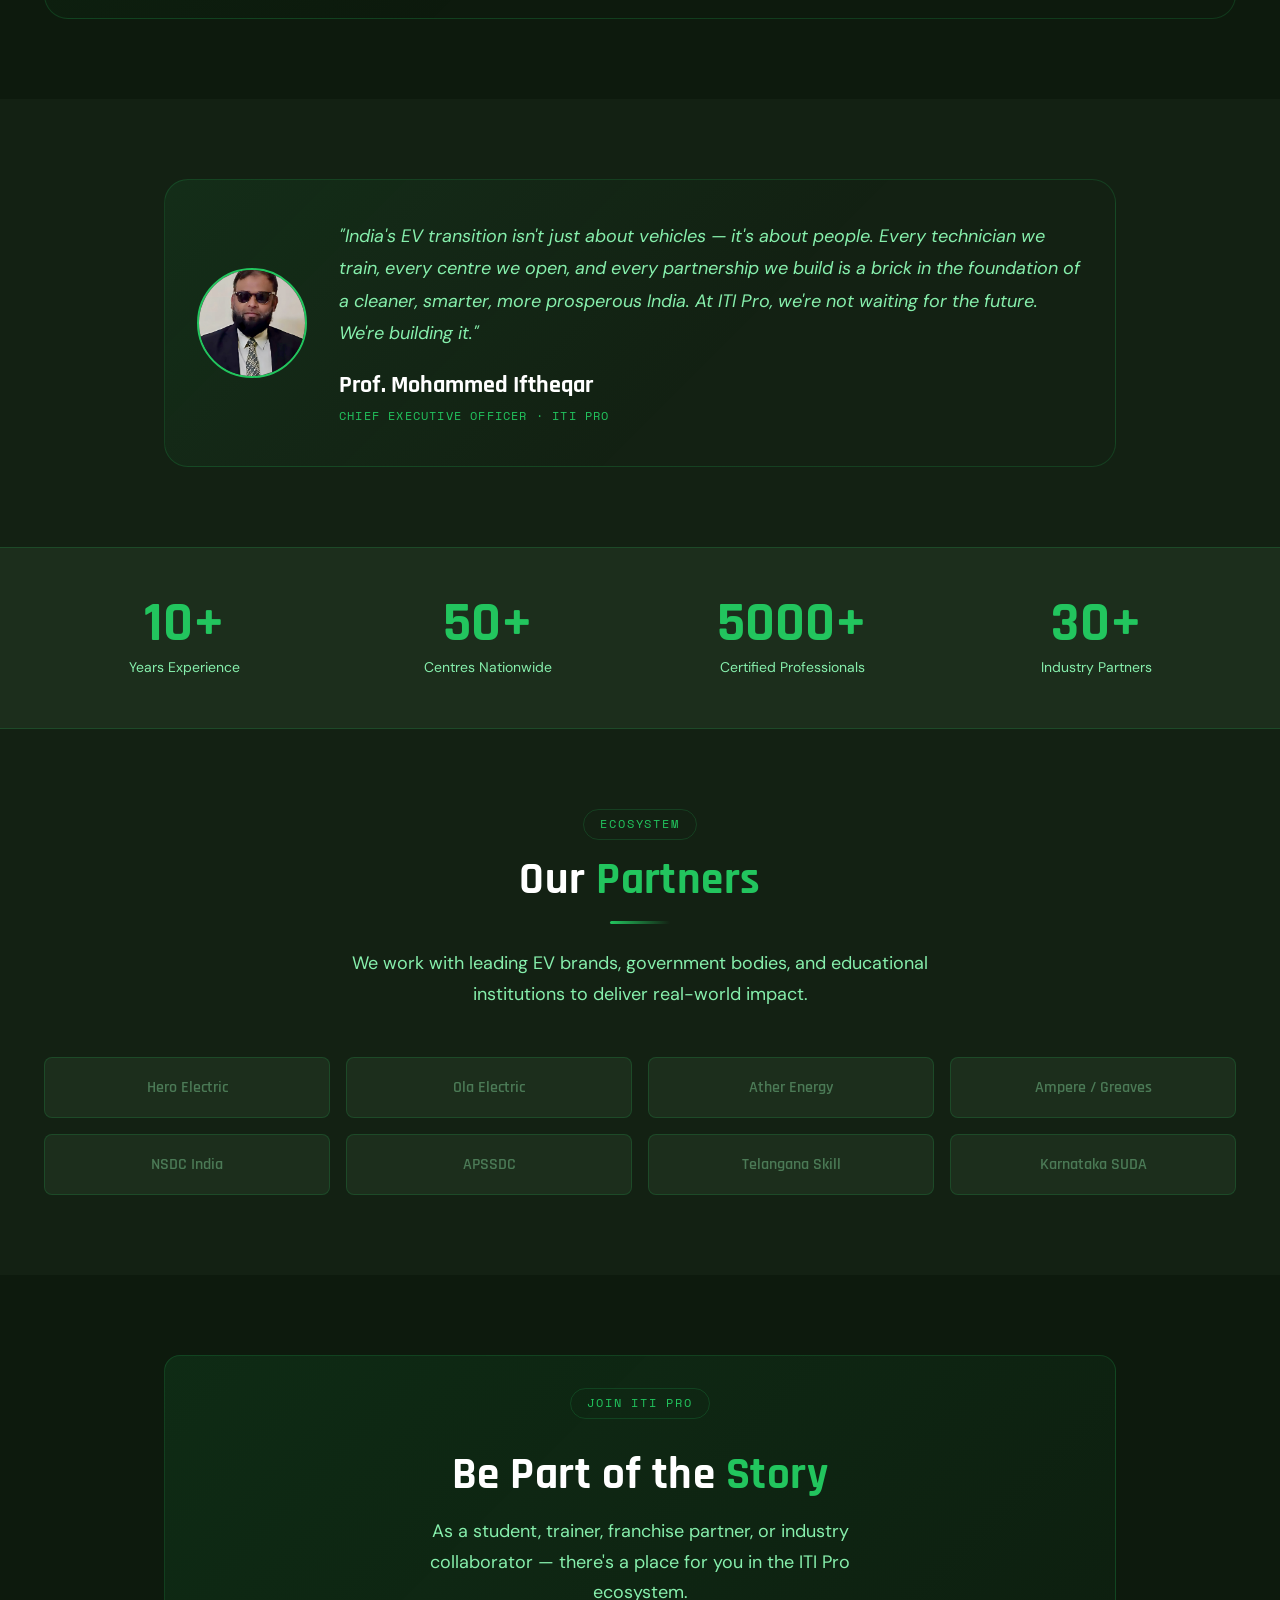
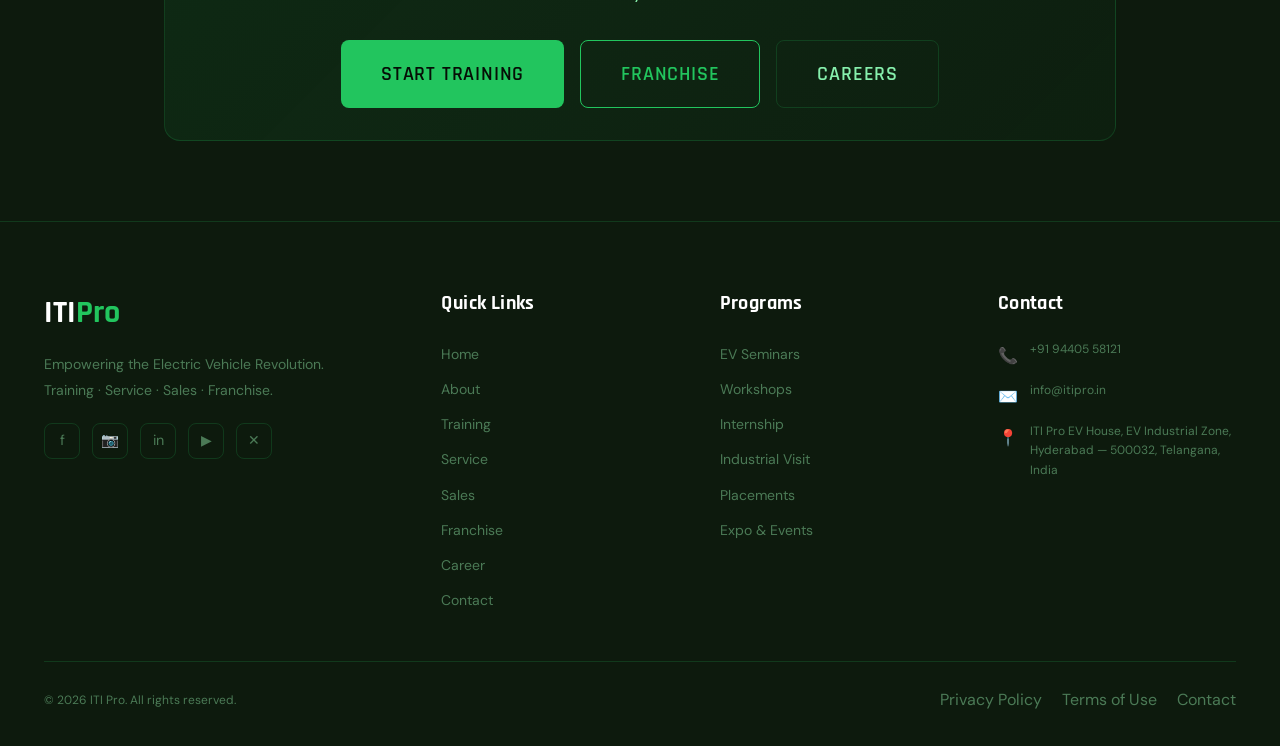
==== commit da413850: "Integrate EV data assets across the website Distribute the contents of the EV data folder throughout" ====
--- a/pages/about.html
+++ b/pages/about.html
@@ -82,6 +82,17 @@
       transition: all var(--transition);
     }
     .partner-item:hover { border-color: var(--clr-primary); color: var(--clr-primary); }
+    /* Leadership grid */
+    .about-leaders { display:grid; grid-template-columns:repeat(4,1fr); gap:var(--sp-5); }
+    .about-leader { background:var(--clr-dark-3); border:1px solid var(--clr-border); border-radius:var(--r-lg); overflow:hidden; transition:all var(--transition); display:flex; flex-direction:column; }
+    .about-leader:hover { border-color:var(--clr-primary); transform:translateY(-5px); box-shadow:var(--shadow-md),var(--shadow-glow); }
+    .about-leader img { width:100%; aspect-ratio:1/1; object-fit:cover; display:block; background:var(--clr-dark-4); }
+    .about-leader__body { padding:var(--sp-4); }
+    .about-leader__role { font-family:var(--ff-mono); font-size:var(--fs-xs); color:var(--clr-primary); text-transform:uppercase; letter-spacing:.1em; margin-bottom:var(--sp-1); }
+    .about-leader__name { font-family:var(--ff-display); font-size:var(--fs-lg); font-weight:700; color:var(--clr-white); line-height:1.2; }
+    .patron-avatar img { width:100%; height:100%; object-fit:cover; border-radius:50%; }
+    @media (max-width: 1024px) { .about-leaders { grid-template-columns:repeat(2,1fr); } }
+    @media (max-width: 480px)  { .about-leaders { grid-template-columns:1fr; } }
     @media (max-width: 900px) {
       .mvv-grid { grid-template-columns: 1fr; }
       .values-grid { grid-template-columns: 1fr; }
@@ -241,14 +252,37 @@
   </div>
 </section>
 
+<!-- ── LEADERSHIP TEAM ── -->
+<section class="section section--dark" id="leadership">
+  <div class="container">
+    <div class="section-header section-header--center">
+      <span class="section-label">Leadership</span>
+      <h2 class="section-title">Meet the <span>Team Behind ITI Pro</span></h2>
+      <div class="divider"></div>
+      <p class="section-subtitle">A focused leadership team steering ITI Pro across strategy, finance, and operations in India's electric-vehicle ecosystem.</p>
+    </div>
+    <div class="about-leaders" id="about-leaders"></div>
+    <div class="text-center mt-10">
+      <a href="./team.html" class="btn btn--outline btn--lg">View Full Team →</a>
+    </div>
+  </div>
+</section>
+
+<!-- ── ABOUT FLYER ── -->
 <section class="section section--dark2">
+  <div class="container">
+    <div id="about-flyer"></div>
+  </div>
+</section>
+
+<section class="section section--dark3">
   <div class="container container--md">
     <div class="leadership-strip">
-      <div class="patron-avatar">👨‍💼</div>
+      <div class="patron-avatar" id="patron-avatar">👨‍💼</div>
       <div>
         <p class="patron-quote">"India's EV transition isn't just about vehicles — it's about people. Every technician we train, every centre we open, and every partnership we build is a brick in the foundation of a cleaner, smarter, more prosperous India. At ITI Pro, we're not waiting for the future. We're building it."</p>
-        <div class="patron-name" id="patron-name">Dr. Ramesh Kumar</div>
-        <div class="patron-role">Chief Patron · ITI Pro</div>
+        <div class="patron-name" id="patron-name">Prof. Mohammed Iftheqar</div>
+        <div class="patron-role" id="patron-role">Chief Executive Officer · ITI Pro</div>
       </div>
     </div>
   </div>
@@ -304,12 +338,52 @@
 <div id="footer-placeholder"></div>
 <script src="../assets/js/config.js"></script>
 <script src="../assets/js/main.js"></script>
+<script src="../assets/js/ev-catalog.js"></script>
 <script>
-  const patronEl = document.getElementById('patron-name');
-  if (patronEl && SITE.team && SITE.team.length) {
-    const patron = SITE.team.find(m => m.role.toLowerCase().includes('patron'));
-    if (patron) patronEl.textContent = patron.name;
+(function(){
+  function asset(p){ return (location.pathname.indexOf('/pages/')!==-1?'../':'./') + p; }
+
+  // Render leadership grid
+  var grid = document.getElementById('about-leaders');
+  if (grid && SITE.team) {
+    SITE.team.forEach(function(m){
+      var card = document.createElement('div');
+      card.className = 'about-leader';
+      var img = m.photo
+        ? '<img src="'+asset(m.photo)+'" alt="'+m.name+'" loading="lazy"/>'
+        : '<div style="width:100%;aspect-ratio:1/1;display:flex;align-items:center;justify-content:center;font-size:3rem;background:var(--clr-dark-4);">👤</div>';
+      card.innerHTML = img +
+        '<div class="about-leader__body">'+
+          '<div class="about-leader__role">'+m.role+'</div>'+
+          '<div class="about-leader__name">'+m.name+'</div>'+
+        '</div>';
+      grid.appendChild(card);
+    });
   }
+
+  // Feature the CEO in the patron strip
+  var ceo = (SITE.team || []).find(function(m){ return /ceo|chief executive/i.test(m.role); }) || (SITE.team||[])[0];
+  if (ceo) {
+    var nameEl = document.getElementById('patron-name');
+    var roleEl = document.getElementById('patron-role');
+    var avEl   = document.getElementById('patron-avatar');
+    if (nameEl) nameEl.textContent = ceo.name;
+    if (roleEl) roleEl.textContent = (ceo.role === 'CEO' ? 'Chief Executive Officer' : ceo.role) + ' · ITI Pro';
+    if (avEl && ceo.photo) avEl.innerHTML = '<img src="'+asset(ceo.photo)+'" alt="'+ceo.name+'"/>';
+  }
+
+  // Flyer banner
+  EVCatalog.renderFlyerBanner('about-flyer', {
+    index: 0,
+    reverse: true,
+    eyebrow: 'Our Promise',
+    title: 'Driving India Toward Cleaner Mobility',
+    text: 'No fuel cost, low maintenance and zero emissions — ITI Pro exists to make electric mobility practical, affordable and accessible across India.',
+    ctaText: 'Explore Training',
+    ctaHref: './training.html',
+    ctaSecondary: { text: 'Our Services', href: './service.html' }
+  });
+})();
 </script>
 </body>
 </html>
